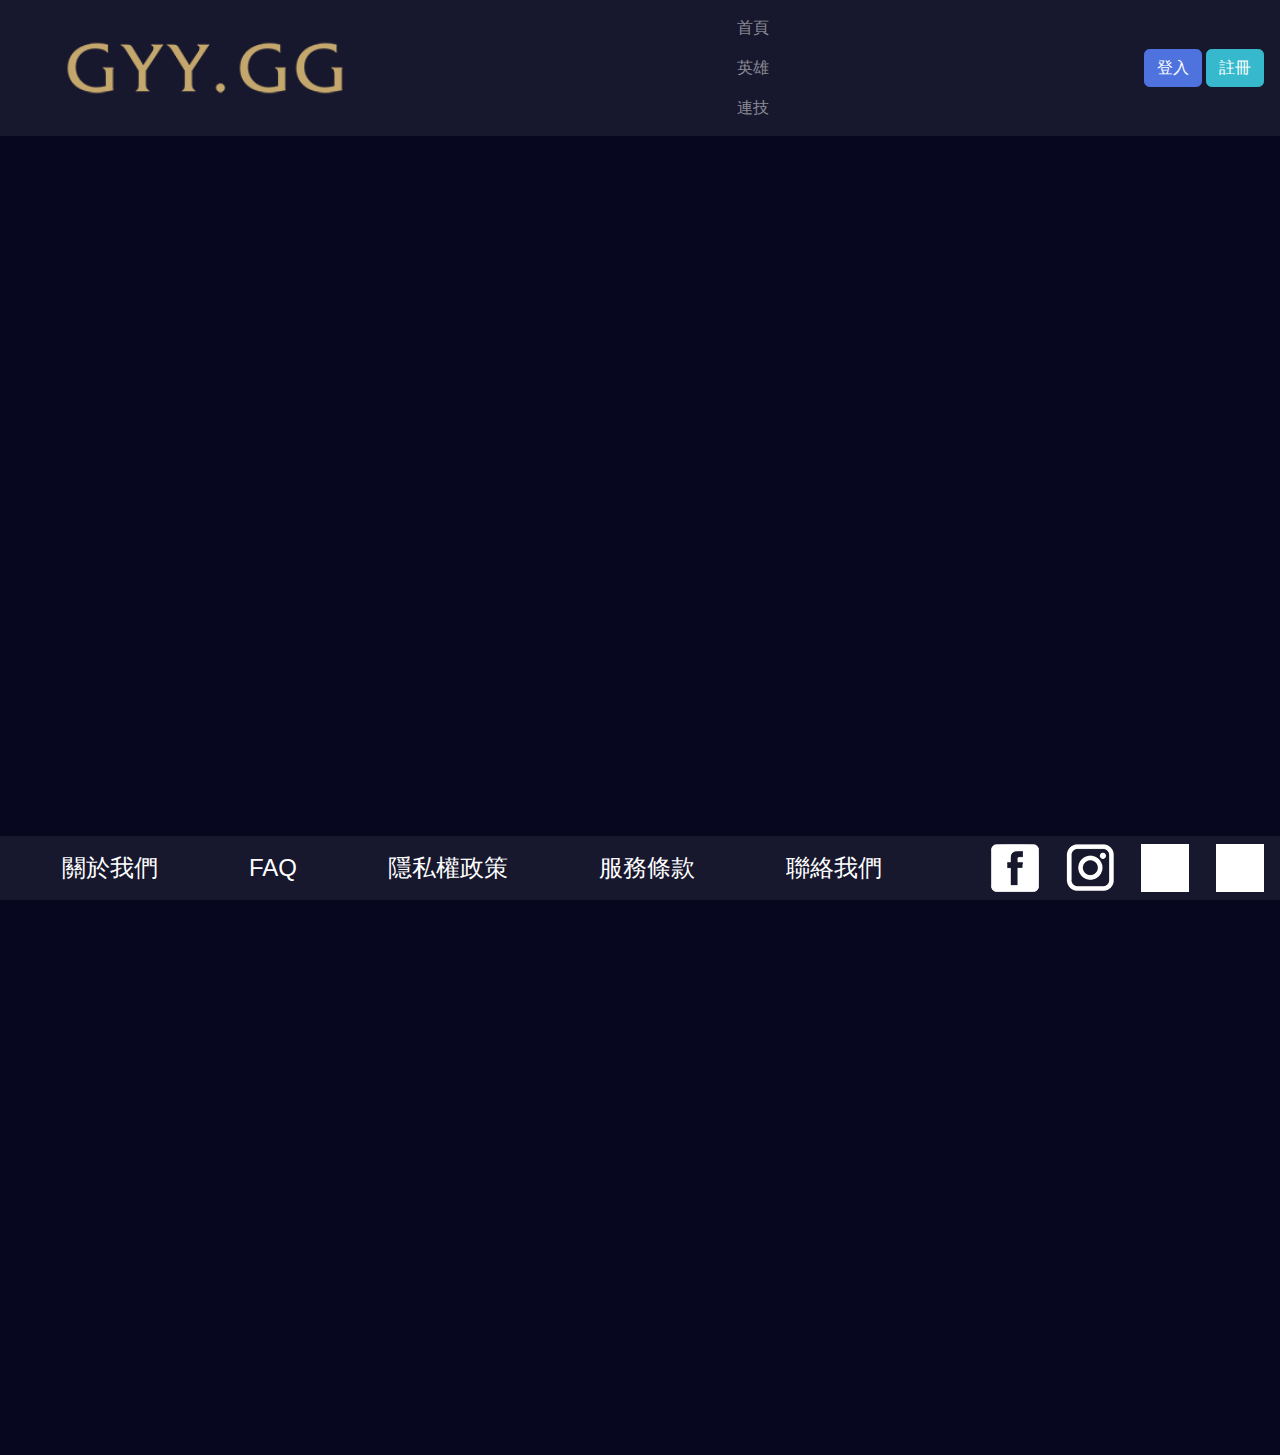
==== index.html @ d29b2614 "Merge branch 'master' of https://github.com/t107590005/WebMidProject" ====
<DOCTYPE html>
    <html>
    <head>
      <meta charset="utf-8">
      <meta name="viewport" content="width=device-width, initial-scale=1">
      <link rel="stylesheet" type="text/css" href="css/style.css">
      <link rel="stylesheet" type="text/css" href="css/sb-admin-2.min.css">
     <link rel="stylesheet" href="https://cdn.staticfile.org/twitter-bootstrap/4.3.1/css/bootstrap.min.css">
     <script src="https://cdn.staticfile.org/jquery/3.2.1/jquery.min.js"></script>
      <script src="https://cdn.staticfile.org/popper.js/1.15.0/umd/popper.min.js"></script>
      <script src="https://cdn.staticfile.org/twitter-bootstrap/4.3.1/js/bootstrap.min.js"></script>
      <title>Champions</title>
      
      
      
    </head>
    <body>
      <!--Head-->
      <div class="background">
        <header>
          



          <nav class="navbar  bg-nav navbar-dark fixed-top">

            <a class="navbar-brand" href="#"><img src=./images/logo2.png alt="" style="widows: 260px;height: 90px;padding-left: 46px;"></a>

            <div class="nav-center item" style="">
              <ul class="navbar-nav">
                <li class="nav-item">
                  <a class="nav-link" href="#">首頁</a>
                </li>
                <li class="nav-item">
                  <a class="nav-link" href="#">英雄</a>
                </li>
                <li class="nav-item">
                  <a class="nav-link" href="#">連技</a>
                </li>
              </ul>
            </div>
            
            <div class="nav-right">
              <a href="#" class="btn btn-primary btn-icon-split">
                <span class="text">登入</span>
              </a>
              <a href="#" class="btn btn-info btn-icon-split">
                <span class="text">註冊</span>
              </a>
            </div>
            
          </nav>
          
          
          
        </header>
        <!--Code-->
        
        <!--Code-->
        <!--Foot-->
        <footer class="navbar  bg-nav navbar-dark fixed-bottom" style="margin-top: 0px;"><!--此margin視各頁面修改-->
          <p class="text_NoAlign" style="font-size: 24px;margin-left: 46px;">關於我們</p>
          <p class="text_NoAlign" style="font-size: 24px;margin-left: 90px;">FAQ</p>
          <p class="text_NoAlign" style="font-size: 24px;margin-left: 90px;">隱私權政策</p>
          <p class="text_NoAlign" style="font-size: 24px;margin-left: 90px;">服務條款</p>
          <p class="text_NoAlign" style="font-size: 24px;margin-left: 90px;">聯絡我們</p>
          <img src="./images/icon_facebook.png" alt="" style="width: 48px;height: 48px;margin-left: 108px;">
          <img src="./images/icon_instagram.png" alt="" style="width: 48px;height: 48px;margin-left: 26px;">
          <img src="./images/icon_twitter.png" alt="" style="width: 48px;height: 48px;margin-left: 26px;">
          <img src="./images/icon_reddit.png" alt="" style="width: 48px;height: 48px;margin-left: 26px;">
        </footer>

      </div>
    </body>
    </html>
---- css/style.css ----
.background {
  width: 1280px;
  height: 1455px;
  background-color: #070720;
  margin:0px auto;
}
.box_Top_Bottom{
  width: 1280px;
  height: 120px;
  display: flex;
  justify-content: start;
  align-items: center;
  background-color: #17172e;
}
.box_Login_Signup{
  width: 102px;
  height: 52px;
  display: flex;
  flex-direction: column;
  justify-content: center;
  border: 2px solid #ffffff;
}
.text_NoAlign{
  color:#FFFFFF;
  margin:0 0;
}
.box_Body{
  width: 1188px;
  height: 840px;
  display: flex;
  flex-direction: column;
  justify-content: space-around;
  background-color:#17172e;
}
.img_Body{
  height: 120px;
  width: 120px;
}
.text_Center{
  font-size: 24px;
  text-align: center;
  margin:0 0;
  color:#FFFFFF;
}

.bg-nav{
  background-color:#17172e;
}

.item {
  display: inline-flex;
  
}

.nav-center{
  justify-content:space-around;
}
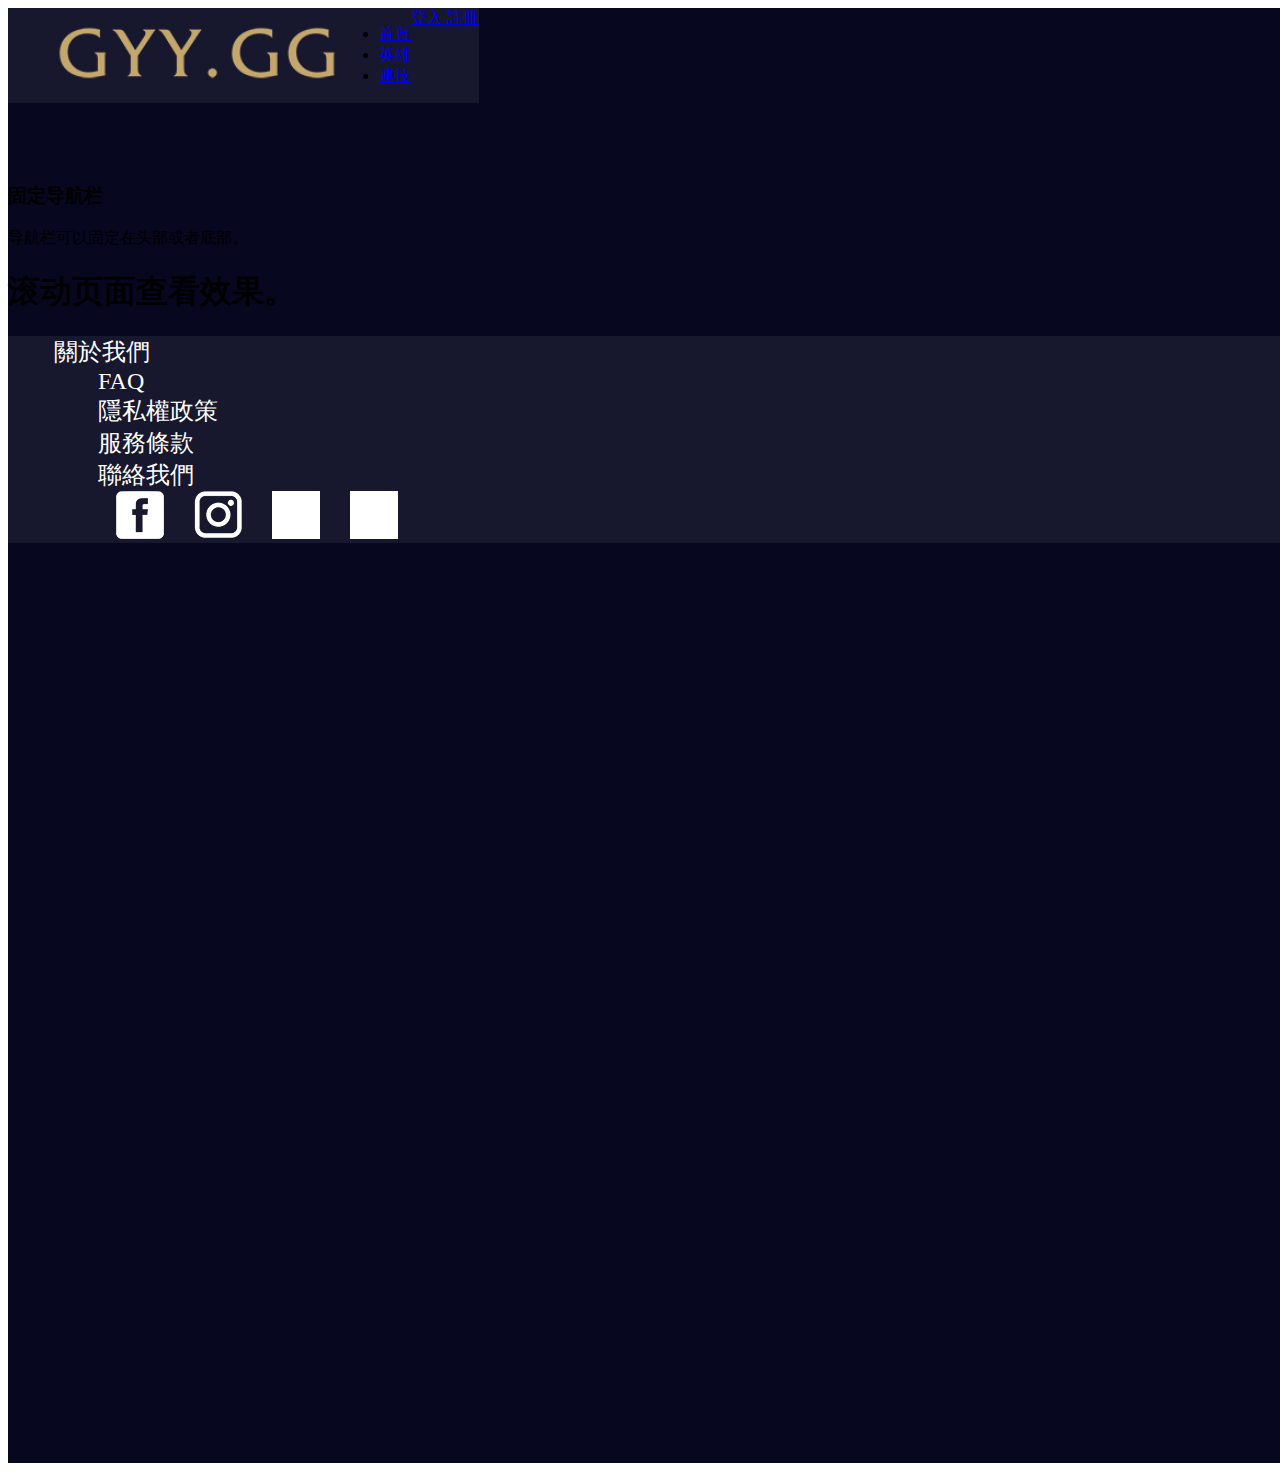
==== commit 09141538: "test" ====
--- a/index.html
+++ b/index.html
@@ -4,7 +4,7 @@
       <meta charset="utf-8">
       <meta name="viewport" content="width=device-width, initial-scale=1">
       <link rel="stylesheet" type="text/css" href="css/style.css">
-      <link rel="stylesheet" type="text/css" href="css/sb-admin-2.min.css">
+      
      <link rel="stylesheet" href="https://cdn.staticfile.org/twitter-bootstrap/4.3.1/css/bootstrap.min.css">
      <script src="https://cdn.staticfile.org/jquery/3.2.1/jquery.min.js"></script>
       <script src="https://cdn.staticfile.org/popper.js/1.15.0/umd/popper.min.js"></script>
@@ -22,7 +22,7 @@
 
 
 
-          <nav class="navbar  bg-nav navbar-dark fixed-top">
+          <nav class="navbar navbar-expand-sm bg-nav navbar-dark fixed-top item">
 
             <a class="navbar-brand" href="#"><img src=./images/logo2.png alt="" style="widows: 260px;height: 90px;padding-left: 46px;"></a>
 
@@ -55,7 +55,13 @@
           
         </header>
         <!--Code-->
-        
+        <article>
+          <div class="container-fluid" style="margin-top:80px">
+            <h3>固定导航栏</h3>
+            <p>导航栏可以固定在头部或者底部。</p>
+            <h1>滚动页面查看效果。</h1>
+          </div>
+        </article>
         <!--Code-->
         <!--Foot-->
         <footer class="navbar  bg-nav navbar-dark fixed-bottom" style="margin-top: 0px;"><!--此margin視各頁面修改-->
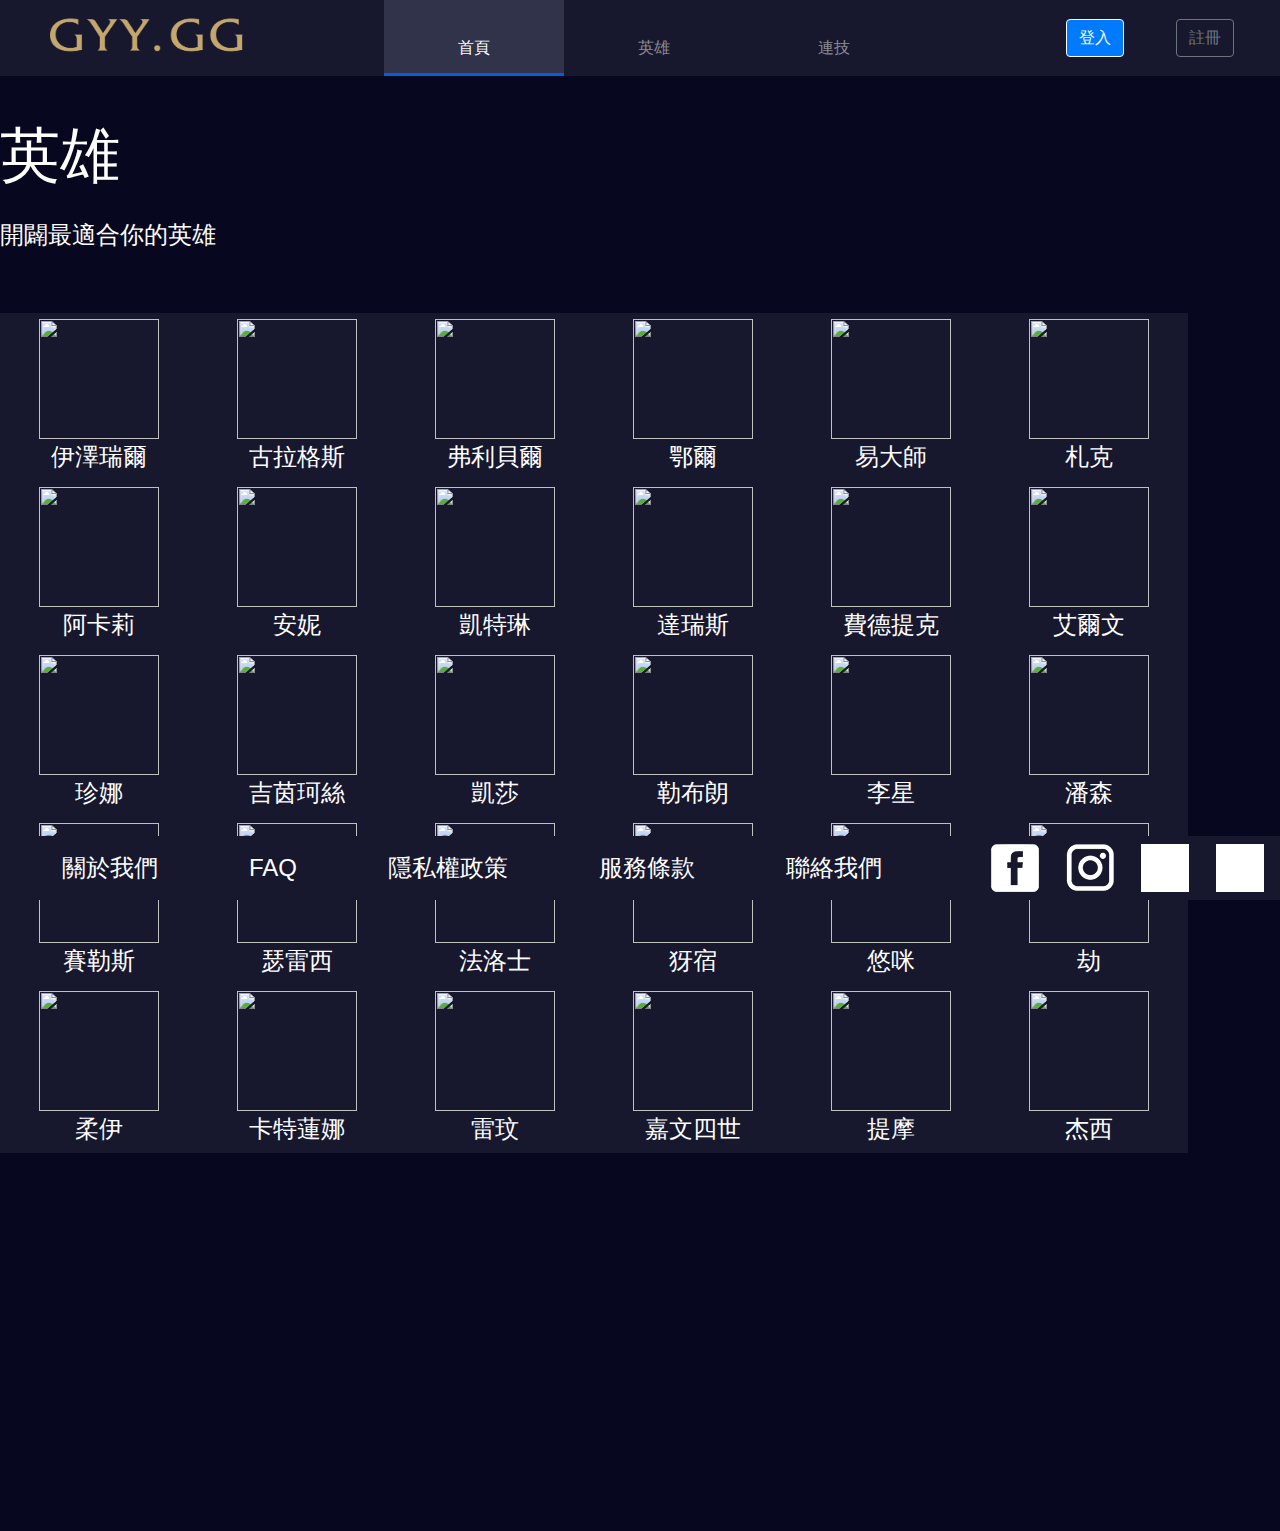
==== commit 2f001571: "NAV完成" ====
--- a/index.html
+++ b/index.html
@@ -1,81 +1,205 @@
-<DOCTYPE html>
-    <html>
-    <head>
-      <meta charset="utf-8">
-      <meta name="viewport" content="width=device-width, initial-scale=1">
-      <link rel="stylesheet" type="text/css" href="css/style.css">
-      
-     <link rel="stylesheet" href="https://cdn.staticfile.org/twitter-bootstrap/4.3.1/css/bootstrap.min.css">
-     <script src="https://cdn.staticfile.org/jquery/3.2.1/jquery.min.js"></script>
-      <script src="https://cdn.staticfile.org/popper.js/1.15.0/umd/popper.min.js"></script>
-      <script src="https://cdn.staticfile.org/twitter-bootstrap/4.3.1/js/bootstrap.min.js"></script>
-      <title>Champions</title>
-      
-      
-      
-    </head>
+﻿<!DOCTYPE html>
+<html>
+<head>
+    <meta charset="utf-8">
+    <meta name="viewport" content="width=device-width, initial-scale=1">
+
+    <link rel="stylesheet" type="text/css" href="css/style.css">
+    <link rel="stylesheet" href="https://stackpath.bootstrapcdn.com/bootstrap/4.4.1/css/bootstrap.min.css" integrity="sha384-Vkoo8x4CGsO3+Hhxv8T/Q5PaXtkKtu6ug5TOeNV6gBiFeWPGFN9MuhOf23Q9Ifjh" crossorigin="anonymous">
+
+    <script src="https://code.jquery.com/jquery-3.4.1.slim.min.js" integrity="sha384-J6qa4849blE2+poT4WnyKhv5vZF5SrPo0iEjwBvKU7imGFAV0wwj1yYfoRSJoZ+n" crossorigin="anonymous"></script>
+    <script src="https://cdn.jsdelivr.net/npm/popper.js@1.16.0/dist/umd/popper.min.js" integrity="sha384-Q6E9RHvbIyZFJoft+2mJbHaEWldlvI9IOYy5n3zV9zzTtmI3UksdQRVvoxMfooAo" crossorigin="anonymous"></script>
+    <script src="https://stackpath.bootstrapcdn.com/bootstrap/4.4.1/js/bootstrap.min.js" integrity="sha384-wfSDF2E50Y2D1uUdj0O3uMBJnjuUD4Ih7YwaYd1iqfktj0Uod8GCExl3Og8ifwB6" crossorigin="anonymous"></script>
+
+    <title>GYY.GG</title>
+</head>
+    
     <body>
-      <!--Head-->
-      <div class="background">
         <header>
-          
-
-
-
-          <nav class="navbar navbar-expand-sm bg-nav navbar-dark fixed-top item">
-
-            <a class="navbar-brand" href="#"><img src=./images/logo2.png alt="" style="widows: 260px;height: 90px;padding-left: 46px;"></a>
-
-            <div class="nav-center item" style="">
-              <ul class="navbar-nav">
-                <li class="nav-item">
-                  <a class="nav-link" href="#">首頁</a>
-                </li>
-                <li class="nav-item">
-                  <a class="nav-link" href="#">英雄</a>
-                </li>
-                <li class="nav-item">
-                  <a class="nav-link" href="#">連技</a>
-                </li>
-              </ul>
+            <div id="topheader">
+                <nav class="bg-nav">
+
+                    <div class="navbar navbar-expand-sm nav_box justify-content-between p-0 navbar-dark">
+
+                        <a class="navbar-brand" href="index.html"><img src=./images/logo.png alt="" style="width: 200px;height: 60px;"></a>
+
+
+                        <ul class="nav navbar-nav nav-center justify-content-around ">
+                            <li class="nav-item active ">
+                                <a class="nav-link" href="index.html">首頁</a>
+                            </li>
+                            <li class="nav-item">
+                                <a class="nav-link" href="Champions.html">英雄</a>
+                            </li>
+                            <li class="nav-item">
+                                <a class="nav-link" href="Combos.html">連技</a>
+                            </li>
+                        </ul>
+
+
+                        <div class="nav-right">
+                            <button type="button" class="btn btn-outline-light btn-primary mr-5">登入</button>
+                            <button type="button" class="btn btn-outline-secondary">註冊</button>
+                        </div>
+
+                    </div>
+                    
+
+
+
+                </nav>
             </div>
-            
-            <div class="nav-right">
-              <a href="#" class="btn btn-primary btn-icon-split">
-                <span class="text">登入</span>
-              </a>
-              <a href="#" class="btn btn-info btn-icon-split">
-                <span class="text">註冊</span>
-              </a>
+        </header>
+
+        <article class="background">
+            <p class="text_NoAlign" style="font-size: 60px;padding-top: 35px;">英雄</p>
+            <p class="text_NoAlign" style="font-size: 24px;padding-top: 16px;">開闢最適合你的英雄</p>
+            <div class="box_Body" style="margin-top: 60px;">
+                <div style="display: flex;justify-content: space-around;">
+                    <div>
+                        <img src="./images/Ezreal.png" alt="" class="img_Body">
+                        <p class="text_Center">伊澤瑞爾</p>
+                    </div>
+                    <div>
+                        <img src="./images/Gragas.png" alt="" class="img_Body">
+                        <p class="text_Center">古拉格斯</p>
+                    </div>
+                    <div>
+                        <img src="./images/Volibear.png" alt="" class="img_Body">
+                        <p class="text_Center">弗利貝爾</p>
+                    </div>
+                    <div>
+                        <img src="./images/Ornn.png" alt="" class="img_Body">
+                        <p class="text_Center">鄂爾</p>
+                    </div>
+                    <div>
+                        <img src="./images/MasterYi.png" alt="" class="img_Body">
+                        <p class="text_Center">易大師</p>
+                    </div>
+                    <div>
+                        <img src="./images/Zac.png" alt="" class="img_Body">
+                        <p class="text_Center">札克</p>
+                    </div>
+                </div>
+                <div style="display: flex;justify-content: space-around;">
+                    <div>
+                        <img src="./images/Akali.png" alt="" class="img_Body">
+                        <p class="text_Center">阿卡莉</p>
+                    </div>
+                    <div>
+                        <img src="./images/Annie.png" alt="" class="img_Body">
+                        <p class="text_Center">安妮</p>
+                    </div>
+                    <div>
+                        <img src="./images/Caitlyn.png" alt="" class="img_Body">
+                        <p class="text_Center">凱特琳</p>
+                    </div>
+                    <div>
+                        <img src="./images/Darius.png" alt="" class="img_Body">
+                        <p class="text_Center">達瑞斯</p>
+                    </div>
+                    <div>
+                        <img src="./images/Fiddlesticks.png" alt="" class="img_Body">
+                        <p class="text_Center">費德提克</p>
+                    </div>
+                    <div>
+                        <img src="./images/Ivern.png" alt="" class="img_Body">
+                        <p class="text_Center">艾爾文</p>
+                    </div>
+                </div>
+                <div style="display: flex;justify-content: space-around;">
+                    <div>
+                        <img src="./images/Janna.png" alt="" class="img_Body">
+                        <p class="text_Center">珍娜</p>
+                    </div>
+                    <div>
+                        <img src="./images/Jinx.png" alt="" class="img_Body">
+                        <p class="text_Center">吉茵珂絲</p>
+                    </div>
+                    <div>
+                        <img src="./images/Kaisa.png" alt="" class="img_Body">
+                        <p class="text_Center">凱莎</p>
+                    </div>
+                    <div>
+                        <img src="./images/Leblanc.png" alt="" class="img_Body">
+                        <p class="text_Center">勒布朗</p>
+                    </div>
+                    <div>
+                        <img src="./images/LeeSin.png" alt="" class="img_Body">
+                        <p class="text_Center">李星</p>
+                    </div>
+                    <div>
+                        <img src="./images/Pantheon.png" alt="" class="img_Body">
+                        <p class="text_Center">潘森</p>
+                    </div>
+                </div>
+                <div style="display: flex;justify-content: space-around;">
+                    <div>
+                        <img src="./images/Sylas.png" alt="" class="img_Body">
+                        <p class="text_Center">賽勒斯</p>
+                    </div>
+                    <div>
+                        <img src="./images/Thresh.png" alt="" class="img_Body">
+                        <p class="text_Center">瑟雷西</p>
+                    </div>
+                    <div>
+                        <img src="./images/Varus.png" alt="" class="img_Body">
+                        <p class="text_Center">法洛士</p>
+                    </div>
+                    <div>
+                        <img src="./images/Yasuo.png" alt="" class="img_Body">
+                        <p class="text_Center">犽宿</p>
+                    </div>
+                    <div>
+                        <img src="./images/Yuumi.png" alt="" class="img_Body">
+                        <p class="text_Center">悠咪</p>
+                    </div>
+                    <div>
+                        <img src="./images/Zed.png" alt="" class="img_Body">
+                        <p class="text_Center">劫</p>
+                    </div>
+                </div>
+                <div style="display: flex;justify-content: space-around;">
+                    <div>
+                        <img src="./images/Zoe.png" alt="" class="img_Body">
+                        <p class="text_Center">柔伊</p>
+                    </div>
+                    <div>
+                        <img src="./images/Katarina.png" alt="" class="img_Body">
+                        <p class="text_Center">卡特蓮娜</p>
+                    </div>
+                    <div>
+                        <img src="./images/Riven.png" alt="" class="img_Body">
+                        <p class="text_Center">雷玟</p>
+                    </div>
+                    <div>
+                        <img src="./images/JarvanIV.png" alt="" class="img_Body">
+                        <p class="text_Center">嘉文四世</p>
+                    </div>
+                    <div>
+                        <img src="./images/Teemo.png" alt="" class="img_Body">
+                        <p class="text_Center">提摩</p>
+                    </div>
+                    <div>
+                        <img src="./images/Jayce.png" alt="" class="img_Body">
+                        <p class="text_Center">杰西</p>
+                    </div>
+                </div>
             </div>
-            
-          </nav>
-          
-          
-          
-        </header>
-        <!--Code-->
-        <article>
-          <div class="container-fluid" style="margin-top:80px">
-            <h3>固定导航栏</h3>
-            <p>导航栏可以固定在头部或者底部。</p>
-            <h1>滚动页面查看效果。</h1>
-          </div>
         </article>
-        <!--Code-->
-        <!--Foot-->
-        <footer class="navbar  bg-nav navbar-dark fixed-bottom" style="margin-top: 0px;"><!--此margin視各頁面修改-->
-          <p class="text_NoAlign" style="font-size: 24px;margin-left: 46px;">關於我們</p>
-          <p class="text_NoAlign" style="font-size: 24px;margin-left: 90px;">FAQ</p>
-          <p class="text_NoAlign" style="font-size: 24px;margin-left: 90px;">隱私權政策</p>
-          <p class="text_NoAlign" style="font-size: 24px;margin-left: 90px;">服務條款</p>
-          <p class="text_NoAlign" style="font-size: 24px;margin-left: 90px;">聯絡我們</p>
-          <img src="./images/icon_facebook.png" alt="" style="width: 48px;height: 48px;margin-left: 108px;">
-          <img src="./images/icon_instagram.png" alt="" style="width: 48px;height: 48px;margin-left: 26px;">
-          <img src="./images/icon_twitter.png" alt="" style="width: 48px;height: 48px;margin-left: 26px;">
-          <img src="./images/icon_reddit.png" alt="" style="width: 48px;height: 48px;margin-left: 26px;">
+
+
+        <footer class="navbar  bg-nav navbar-dark fixed-bottom" style="margin-top: 0px;">
+            <!--此margin視各頁面修改-->
+            <p class="text_NoAlign" style="font-size: 24px;margin-left: 46px;">關於我們</p>
+            <p class="text_NoAlign" style="font-size: 24px;margin-left: 90px;">FAQ</p>
+            <p class="text_NoAlign" style="font-size: 24px;margin-left: 90px;">隱私權政策</p>
+            <p class="text_NoAlign" style="font-size: 24px;margin-left: 90px;">服務條款</p>
+            <p class="text_NoAlign" style="font-size: 24px;margin-left: 90px;">聯絡我們</p>
+            <img src="./images/icon_facebook.png" alt="" style="width: 48px;height: 48px;margin-left: 108px;">
+            <img src="./images/icon_instagram.png" alt="" style="width: 48px;height: 48px;margin-left: 26px;">
+            <img src="./images/icon_twitter.png" alt="" style="width: 48px;height: 48px;margin-left: 26px;">
+            <img src="./images/icon_reddit.png" alt="" style="width: 48px;height: 48px;margin-left: 26px;">
         </footer>
-
-      </div>
     </body>
-    </html>+</html>--- a/css/style.css
+++ b/css/style.css
@@ -43,8 +43,9 @@
   color:#FFFFFF;
 }
 
-.bg-nav{
-  background-color:#17172e;
+.bg-nav {
+    background-color: #17172e;
+    
 }
 
 .item {
@@ -52,6 +53,47 @@
   
 }
 
-.nav-center{
-  justify-content:space-around;
+.nav-center {
+    width: 540px;
+}
+
+.art01 {
+    background-color: azure;
+}
+
+li {
+    text-align: center;
+}
+
+
+nav a {
+    background-color: #17172e;
+    color: #cccccc;
+    height: 76px;
+    width: 180px;
+    text-align: center;
+    line-height: 80px;
+}
+
+    nav a:hover {
+        background-color: #17172e;
+        color: #ffffff;
+    }
+
+    nav a:focus {
+        background-color: #31334a;
+        flood-color: #cccccc;
+    }
+
+#topheader .navbar-nav li.active > a {
+    background-color: #31334a;
+    flood-color: #cccccc;
+    border-bottom: 3px solid #005fe1;
+}
+
+.nav_box {
+    width: 1188px;
+    margin: 0 auto;
+    justify-content: space-between;
+    padding: 0px ;
 }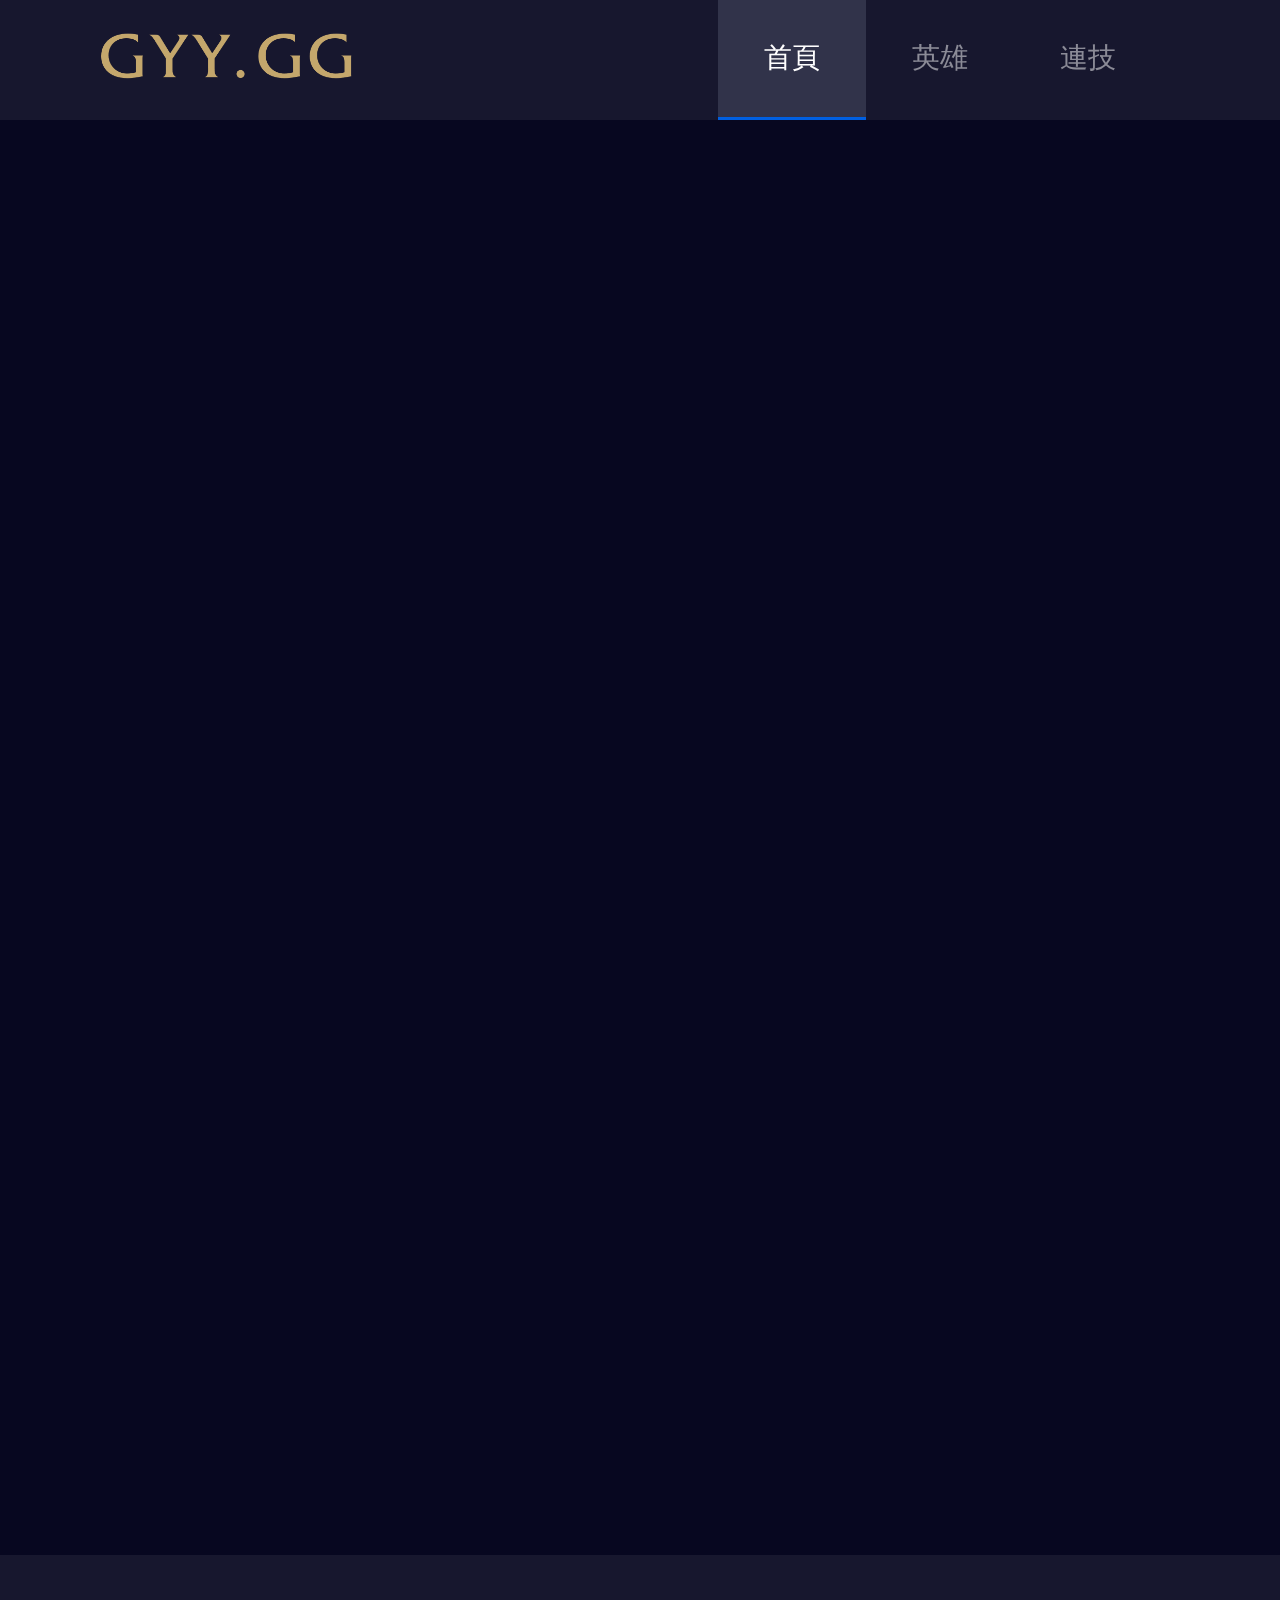
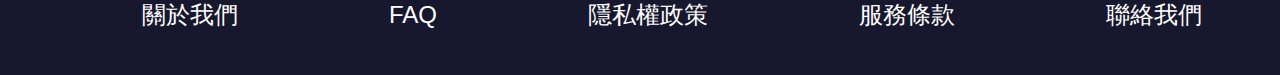
==== commit f5f14629: "footer修正" ====
--- a/index.html
+++ b/index.html
@@ -14,192 +14,60 @@
     <title>GYY.GG</title>
 </head>
     
-    <body>
-        <header>
-            <div id="topheader">
-                <nav class="bg-nav">
+<body style="margin-top: 100px;padding: 0;">
+    <header>
+        <div id="topheader">
+            <nav class="bg-nav fixed-top">
 
-                    <div class="navbar navbar-expand-sm nav_box justify-content-between p-0 navbar-dark">
+                <div class="navbar navbar-expand-sm nav_box justify-content-between navbar-dark">
 
-                        <a class="navbar-brand" href="index.html"><img src=./images/logo.png alt="" style="width: 200px;height: 60px;"></a>
+                    <div class="logo">
+                        <img src=./images/logo.png alt="" style="width: 260px;height: 82px;margin-top:7px;">
+                    </div>
+
+                    <ul class="nav navbar-nav nav-center justify-content-around ">
+                        <li class="nav-item active ">
+                            <a class="nav-link" href="index.html"><p class="nav_text">首頁</p></a>
+                        </li>
+                        <li class="nav-item">
+                            <a class="nav-link" href="Champions.html"><p class="nav_text">英雄</p></a>
+                        </li>
+                        <li class="nav-item">
+                            <a class="nav-link" href="Combos.html"><p class="nav_text">連技</p></a>
+                        </li>
+                    </ul>
 
 
-                        <ul class="nav navbar-nav nav-center justify-content-around ">
-                            <li class="nav-item active ">
-                                <a class="nav-link" href="index.html">首頁</a>
-                            </li>
-                            <li class="nav-item">
-                                <a class="nav-link" href="Champions.html">英雄</a>
-                            </li>
-                            <li class="nav-item">
-                                <a class="nav-link" href="Combos.html">連技</a>
-                            </li>
-                        </ul>
+                    <div class="nav-right">
+                        <button type="button" class="btn btn-default btn-outline-light btn-primary"><p class="btn_text">登入</p></button>
+                        <button type="button" class="btn btn-default btn-outline-secondary"><p class="btn_text">註冊</p></button>
+                    </div>
 
-
-                        <div class="nav-right">
-                            <button type="button" class="btn btn-outline-light btn-primary mr-5">登入</button>
-                            <button type="button" class="btn btn-outline-secondary">註冊</button>
-                        </div>
-
-                    </div>
-                    
+                </div>
 
 
 
-                </nav>
-            </div>
-        </header>
 
-        <article class="background">
-            <p class="text_NoAlign" style="font-size: 60px;padding-top: 35px;">英雄</p>
-            <p class="text_NoAlign" style="font-size: 24px;padding-top: 16px;">開闢最適合你的英雄</p>
-            <div class="box_Body" style="margin-top: 60px;">
-                <div style="display: flex;justify-content: space-around;">
-                    <div>
-                        <img src="./images/Ezreal.png" alt="" class="img_Body">
-                        <p class="text_Center">伊澤瑞爾</p>
-                    </div>
-                    <div>
-                        <img src="./images/Gragas.png" alt="" class="img_Body">
-                        <p class="text_Center">古拉格斯</p>
-                    </div>
-                    <div>
-                        <img src="./images/Volibear.png" alt="" class="img_Body">
-                        <p class="text_Center">弗利貝爾</p>
-                    </div>
-                    <div>
-                        <img src="./images/Ornn.png" alt="" class="img_Body">
-                        <p class="text_Center">鄂爾</p>
-                    </div>
-                    <div>
-                        <img src="./images/MasterYi.png" alt="" class="img_Body">
-                        <p class="text_Center">易大師</p>
-                    </div>
-                    <div>
-                        <img src="./images/Zac.png" alt="" class="img_Body">
-                        <p class="text_Center">札克</p>
-                    </div>
-                </div>
-                <div style="display: flex;justify-content: space-around;">
-                    <div>
-                        <img src="./images/Akali.png" alt="" class="img_Body">
-                        <p class="text_Center">阿卡莉</p>
-                    </div>
-                    <div>
-                        <img src="./images/Annie.png" alt="" class="img_Body">
-                        <p class="text_Center">安妮</p>
-                    </div>
-                    <div>
-                        <img src="./images/Caitlyn.png" alt="" class="img_Body">
-                        <p class="text_Center">凱特琳</p>
-                    </div>
-                    <div>
-                        <img src="./images/Darius.png" alt="" class="img_Body">
-                        <p class="text_Center">達瑞斯</p>
-                    </div>
-                    <div>
-                        <img src="./images/Fiddlesticks.png" alt="" class="img_Body">
-                        <p class="text_Center">費德提克</p>
-                    </div>
-                    <div>
-                        <img src="./images/Ivern.png" alt="" class="img_Body">
-                        <p class="text_Center">艾爾文</p>
-                    </div>
-                </div>
-                <div style="display: flex;justify-content: space-around;">
-                    <div>
-                        <img src="./images/Janna.png" alt="" class="img_Body">
-                        <p class="text_Center">珍娜</p>
-                    </div>
-                    <div>
-                        <img src="./images/Jinx.png" alt="" class="img_Body">
-                        <p class="text_Center">吉茵珂絲</p>
-                    </div>
-                    <div>
-                        <img src="./images/Kaisa.png" alt="" class="img_Body">
-                        <p class="text_Center">凱莎</p>
-                    </div>
-                    <div>
-                        <img src="./images/Leblanc.png" alt="" class="img_Body">
-                        <p class="text_Center">勒布朗</p>
-                    </div>
-                    <div>
-                        <img src="./images/LeeSin.png" alt="" class="img_Body">
-                        <p class="text_Center">李星</p>
-                    </div>
-                    <div>
-                        <img src="./images/Pantheon.png" alt="" class="img_Body">
-                        <p class="text_Center">潘森</p>
-                    </div>
-                </div>
-                <div style="display: flex;justify-content: space-around;">
-                    <div>
-                        <img src="./images/Sylas.png" alt="" class="img_Body">
-                        <p class="text_Center">賽勒斯</p>
-                    </div>
-                    <div>
-                        <img src="./images/Thresh.png" alt="" class="img_Body">
-                        <p class="text_Center">瑟雷西</p>
-                    </div>
-                    <div>
-                        <img src="./images/Varus.png" alt="" class="img_Body">
-                        <p class="text_Center">法洛士</p>
-                    </div>
-                    <div>
-                        <img src="./images/Yasuo.png" alt="" class="img_Body">
-                        <p class="text_Center">犽宿</p>
-                    </div>
-                    <div>
-                        <img src="./images/Yuumi.png" alt="" class="img_Body">
-                        <p class="text_Center">悠咪</p>
-                    </div>
-                    <div>
-                        <img src="./images/Zed.png" alt="" class="img_Body">
-                        <p class="text_Center">劫</p>
-                    </div>
-                </div>
-                <div style="display: flex;justify-content: space-around;">
-                    <div>
-                        <img src="./images/Zoe.png" alt="" class="img_Body">
-                        <p class="text_Center">柔伊</p>
-                    </div>
-                    <div>
-                        <img src="./images/Katarina.png" alt="" class="img_Body">
-                        <p class="text_Center">卡特蓮娜</p>
-                    </div>
-                    <div>
-                        <img src="./images/Riven.png" alt="" class="img_Body">
-                        <p class="text_Center">雷玟</p>
-                    </div>
-                    <div>
-                        <img src="./images/JarvanIV.png" alt="" class="img_Body">
-                        <p class="text_Center">嘉文四世</p>
-                    </div>
-                    <div>
-                        <img src="./images/Teemo.png" alt="" class="img_Body">
-                        <p class="text_Center">提摩</p>
-                    </div>
-                    <div>
-                        <img src="./images/Jayce.png" alt="" class="img_Body">
-                        <p class="text_Center">杰西</p>
-                    </div>
-                </div>
-            </div>
-        </article>
+            </nav>
+        </div>
+    </header>
+
+    <article class="background">
+        
+    </article>
 
 
-        <footer class="navbar  bg-nav navbar-dark fixed-bottom" style="margin-top: 0px;">
-            <!--此margin視各頁面修改-->
-            <p class="text_NoAlign" style="font-size: 24px;margin-left: 46px;">關於我們</p>
-            <p class="text_NoAlign" style="font-size: 24px;margin-left: 90px;">FAQ</p>
-            <p class="text_NoAlign" style="font-size: 24px;margin-left: 90px;">隱私權政策</p>
-            <p class="text_NoAlign" style="font-size: 24px;margin-left: 90px;">服務條款</p>
-            <p class="text_NoAlign" style="font-size: 24px;margin-left: 90px;">聯絡我們</p>
-            <img src="./images/icon_facebook.png" alt="" style="width: 48px;height: 48px;margin-left: 108px;">
-            <img src="./images/icon_instagram.png" alt="" style="width: 48px;height: 48px;margin-left: 26px;">
-            <img src="./images/icon_twitter.png" alt="" style="width: 48px;height: 48px;margin-left: 26px;">
-            <img src="./images/icon_reddit.png" alt="" style="width: 48px;height: 48px;margin-left: 26px;">
-        </footer>
-    </body>
+    <footer class="navbar navbar-expand-sm nav_box justify-content-between navbar-dark bg-nav" style="margin-top: 0px;">
+        <!--此margin視各頁面修改-->
+        <p class="text_NoAlign" style="font-size: 24px;margin-left: 46px;">關於我們</p>
+        <p class="text_NoAlign" style="font-size: 24px;margin-left: 90px;">FAQ</p>
+        <p class="text_NoAlign" style="font-size: 24px;margin-left: 90px;">隱私權政策</p>
+        <p class="text_NoAlign" style="font-size: 24px;margin-left: 90px;">服務條款</p>
+        <p class="text_NoAlign" style="font-size: 24px;margin-left: 90px;">聯絡我們</p>
+        <img src="./images/icon_facebook.png" alt="" style="width: 48px;height: 48px;margin-left: 108px;">
+        <img src="./images/icon_instagram.png" alt="" style="width: 48px;height: 48px;margin-left: 26px;">
+        <img src="./images/icon_twitter.png" alt="" style="width: 48px;height: 48px;margin-left: 26px;">
+        <img src="./images/icon_reddit.png" alt="" style="width: 48px;height: 48px;margin-left: 26px;">
+    </footer>
+</body>
 </html>--- a/css/style.css
+++ b/css/style.css
@@ -1,8 +1,7 @@
 .background {
-  width: 1280px;
-  height: 1455px;
-  background-color: #070720;
-  margin:0px auto;
+    width: 1920px;
+    height: 1455px;
+    background-color: #070720;
 }
 .box_Top_Bottom{
   width: 1280px;
@@ -25,7 +24,7 @@
   margin:0 0;
 }
 .box_Body{
-  width: 1188px;
+  width: 1920px;
   height: 840px;
   display: flex;
   flex-direction: column;
@@ -54,7 +53,7 @@
 }
 
 .nav-center {
-    width: 540px;
+    width: 444px;
 }
 
 .art01 {
@@ -69,10 +68,10 @@
 nav a {
     background-color: #17172e;
     color: #cccccc;
-    height: 76px;
-    width: 180px;
+    height: 120px;
+    width: 148px;
     text-align: center;
-    line-height: 80px;
+    line-height: 100px;
 }
 
     nav a:hover {
@@ -92,8 +91,30 @@
 }
 
 .nav_box {
-    width: 1188px;
+    width: 1920px;
+    height: 120px;
     margin: 0 auto;
     justify-content: space-between;
-    padding: 0px ;
+    padding-left: 96px !important;
+    padding-right: 96px !important;
+}
+
+.logo {
+    margin-bottom:15px; 
+}
+
+.btn {
+    width: 100px;
+    height: 52px;
+    margin-left: 48px !important;
+    font-size: 20px;
+    
+}
+
+.btn_text {
+    font-size:20px;
+    margin-top:4px;
+}
+.nav_text{
+    font-size:28px;
 }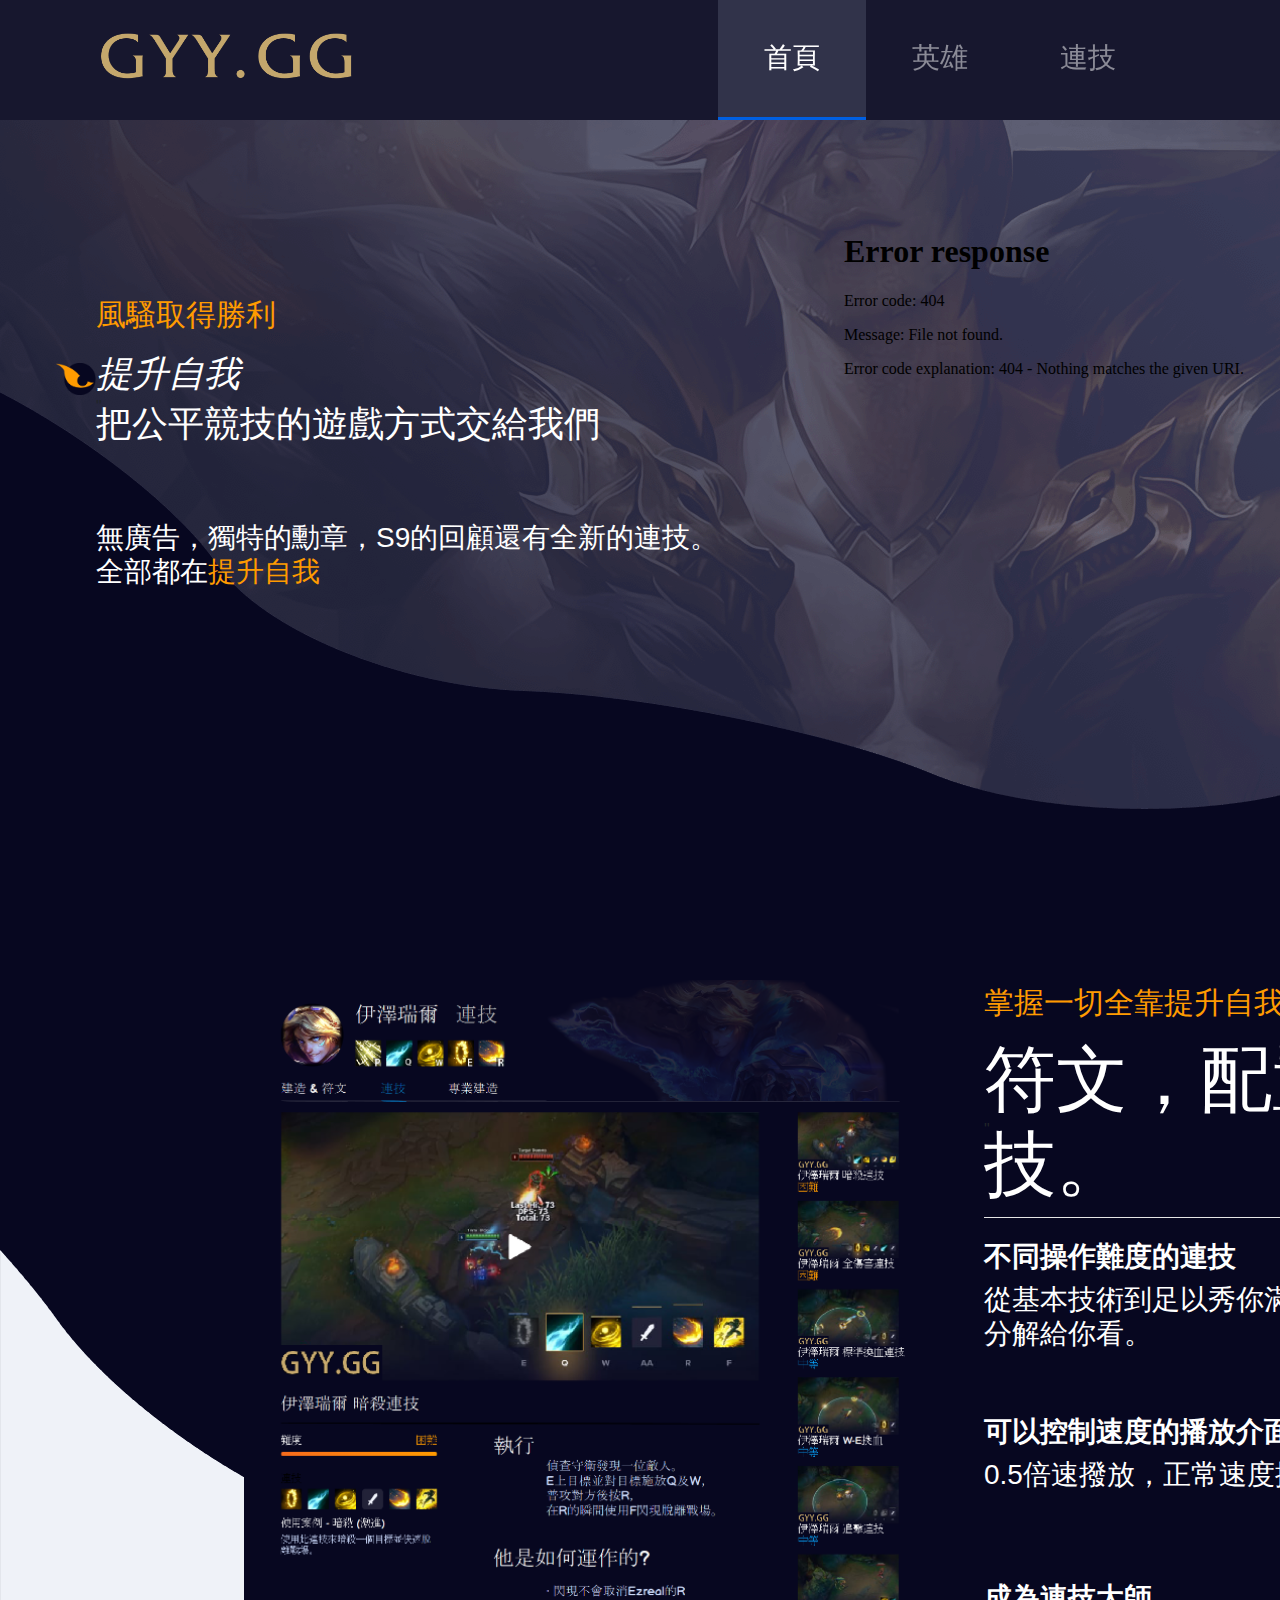
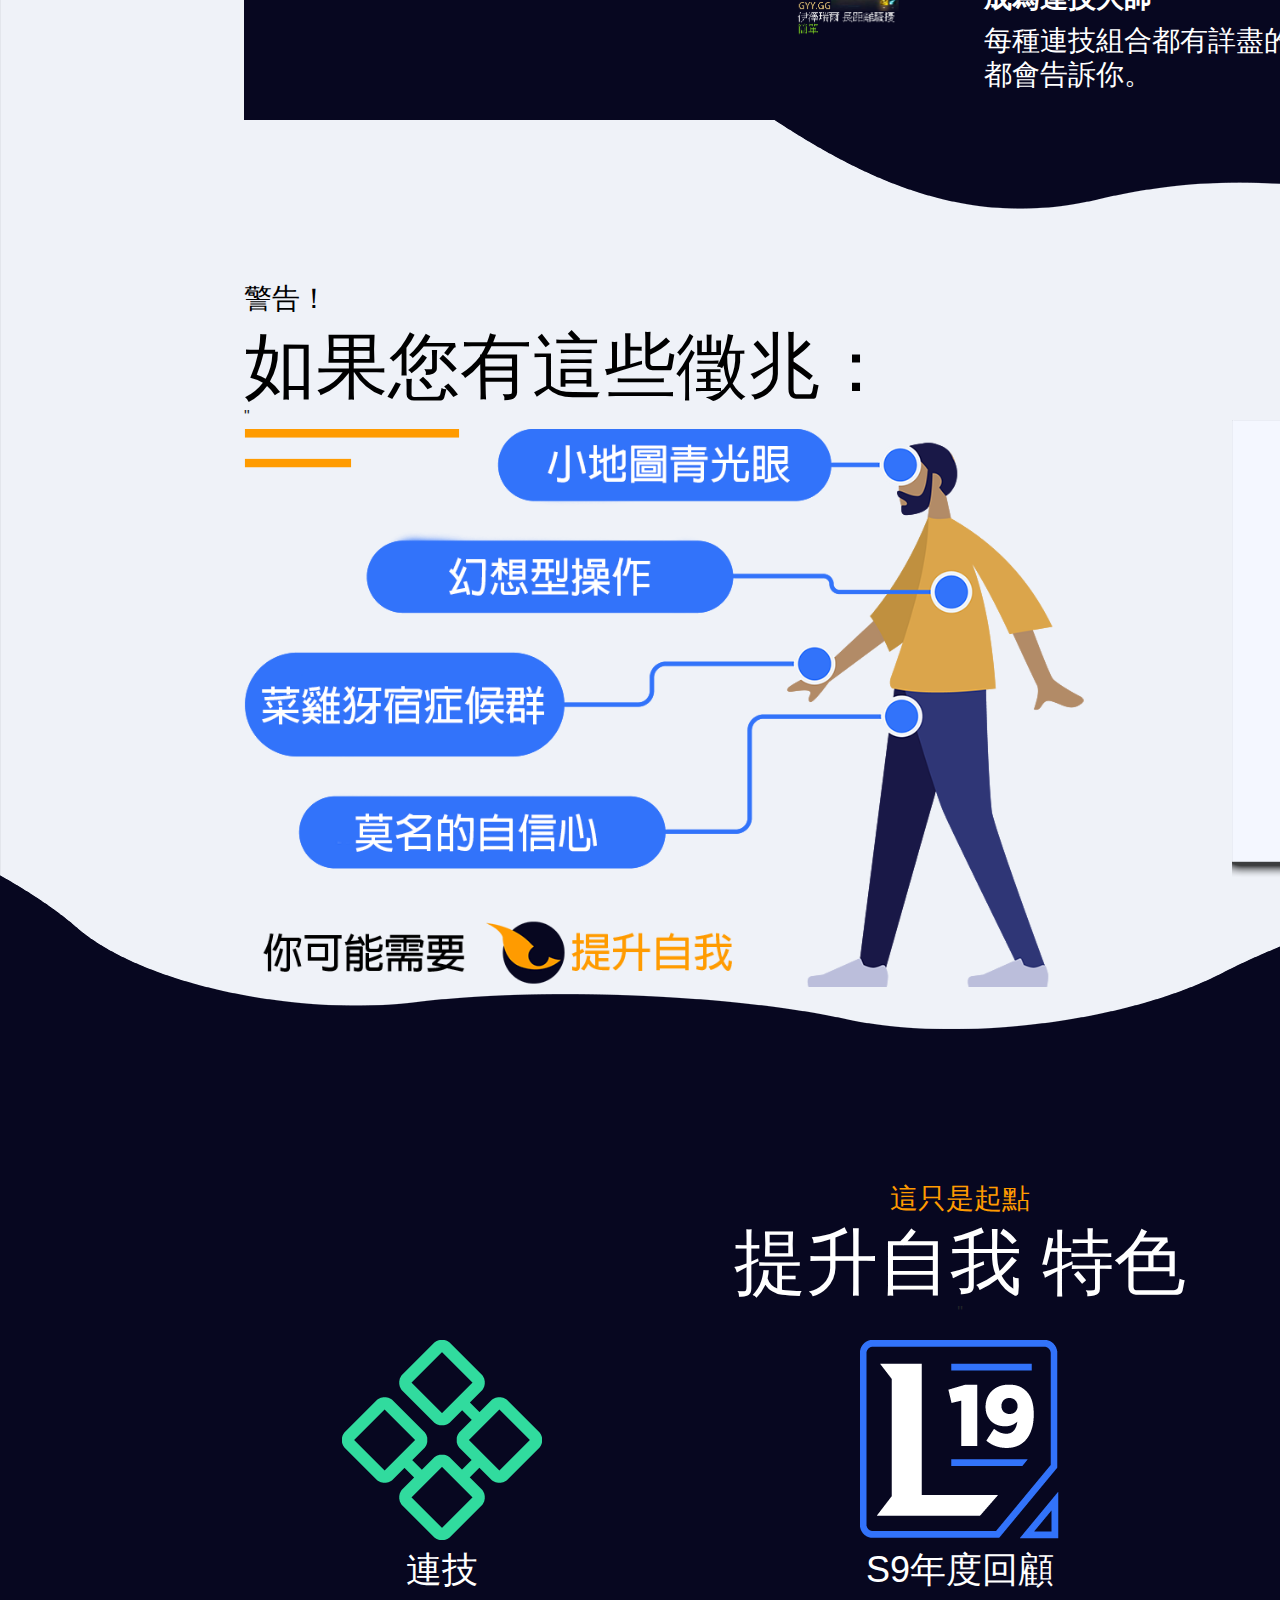
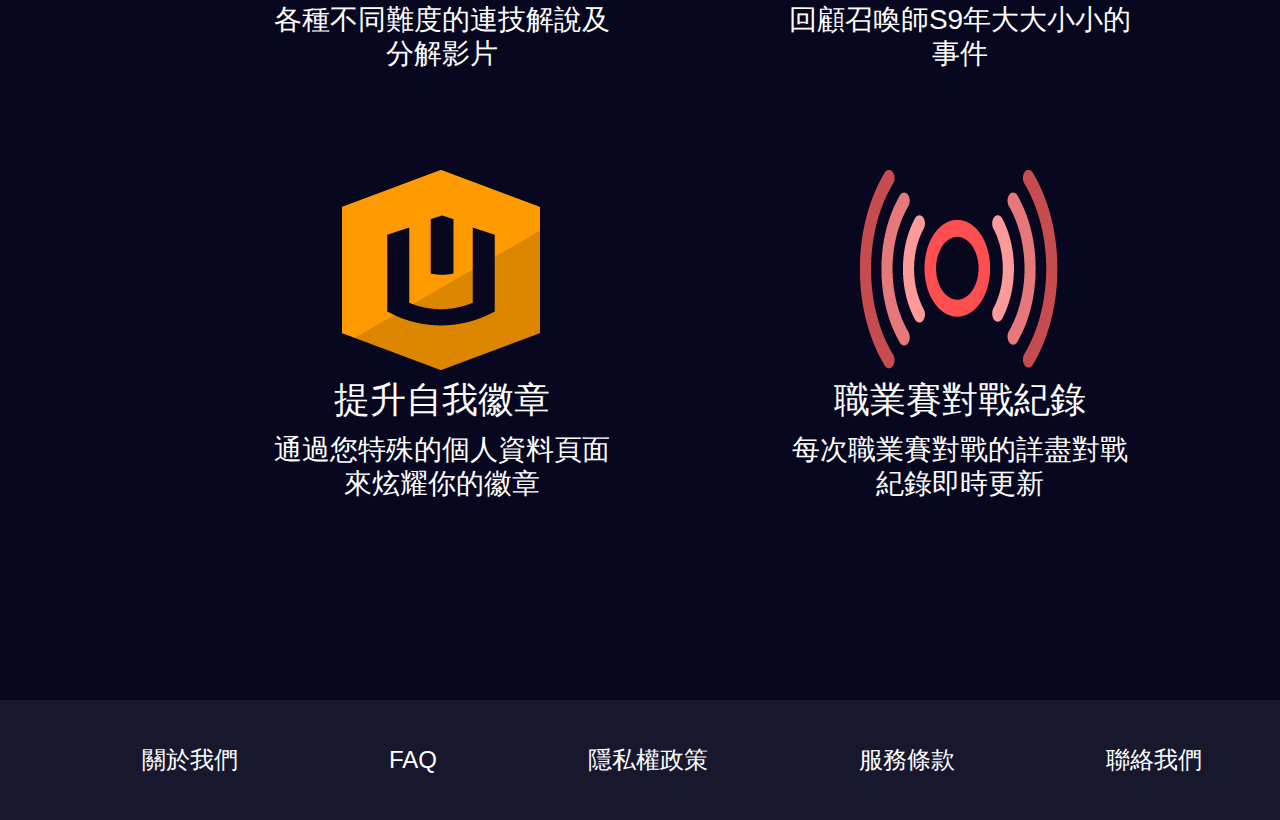
==== commit c5a2038d: "首頁製作完成" ====
--- a/index.html
+++ b/index.html
@@ -45,15 +45,166 @@
 
                 </div>
 
-
-
-
             </nav>
         </div>
     </header>
+    <img src=./images/Main_Background_HEAD.png alt="" id="backgroung_PIC">
+    <img src=./images/Main_Background_BODY.png alt="" id="backgroung_PIC" style="margin-top:1150px">
+    <img src=./images/boost.png alt="" id="backgroung_PIC"  style="width: 40px;height: 32px;margin-top:263px;margin-left:56px;">
 
     <article class="background">
-        
+
+        <div style="margin-top:112px;" id="Content" class="content_c">
+
+            <div style="margin-top:80px;">
+                <p class="content_text" style="color:#FF9B00;">風騷取得勝利</p>
+
+                <div style="margin-top:32px;">
+                    <p class="content_text2" style="color:#FFFFFF;font-style:italic">提升自我</p>"
+                    <p class="content_text2" style="color:#FFFFFF;">把公平競技的遊戲方式交給我們</p>
+                </div>
+
+                <div style="margin-top:100px;">
+                    <p class="content_text3" style="color:#FFFFFF;">無廣告，獨特的勳章，S9的回顧還有全新的連技。</p>
+                    <p class="content_text3" style="color:#FFFFFF;">全部都在<a style="color:#FF9B00;">提升自我</a></p>
+                </div>
+
+            </div>
+
+            <div>
+                <iframe src="./videos/index_video.mp4" id="P2" scrolling="no" frameborder="0" width="988" height="556" allowfullscreen="true"></iframe>
+            </div>
+
+        </div>
+
+        <div style="margin-top:800px;" id="Content" class="content_a">
+
+            <div style="margin-top:80px;width:692px;">
+                <img src=./images/home_combos_introduce.png alt="" style="width: 692px;">
+            </div>
+
+            <div>
+                <div style="margin-top:80px;width:692px;">
+                    <p class="content_text" style="color:#FF9B00;">掌握一切全靠提升自我</p>
+
+                    <div style="margin-top:32px;">
+                        <p class="content_text4" style="color:#FFFFFF;">符文，配置，和連</p>"
+                        <p class="content_text4" style="color:#FFFFFF;">技。</p>
+                    </div>
+
+                    <hr class="line">
+
+                    <div>
+                        <p class="content_text3" style="color:#FFFFFF;"><b>不同操作難度的連技</b></p>
+                        <p class="content_text3" style="color:#FFFFFF;margin-top:25px;">從基本技術到足以秀你滿臉的操作，我們把所有連技都</p>
+                        <p class="content_text3" style="color:#FFFFFF;">分解給你看。</p>
+                    </div>
+
+                    <div style="margin-top:80px;">
+                        <p class="content_text3" style="color:#FFFFFF;"><b>可以控制速度的播放介面</b></p>
+                        <p class="content_text3" style="color:#FFFFFF;margin-top:25px;">0.5倍速撥放，正常速度撥放，全由你控制。</p>
+
+                    </div>
+
+                    <div style="margin-top:105px;">
+                        <p class="content_text3" style="color:#FFFFFF;"><b>成為連技大師</b></p>
+                        <p class="content_text3" style="color:#FFFFFF;margin-top:25px;">每種連技組合都有詳盡的執行方法，甚至是如何運作的</p>
+                        <p class="content_text3" style="color:#FFFFFF;">都會告訴你。</p>
+
+                    </div>
+
+                </div>
+            </div>
+
+        </div>
+
+        <div style="margin-top:1720px;" id="Content" class="content_a">
+
+            <div style="margin-top:70px;width:840px;">
+                <p class="content_text3" style="color:#000000;">警告！</p>
+                <p class="content_text4" style="color:#000000;padding-top:20px;">如果您有這些徵兆：</p>"
+                <img src=./images/sign.png alt="" style="width: 840px;">
+            </div>
+
+            <div>
+                <div style="margin-top:80px;width:444px;">
+                    <img src=./images/warning.png alt="" style="width: 444px;padding-top:120px;">
+
+                </div>
+            </div>
+
+        </div>
+
+        <div style="margin-top:2620px;" id="Content" class="content_b">
+            <div style="margin-top:70px;width:248px;">
+                <p class="content_text3" style="color:#FF9B00;">這只是起點</p>
+            </div>
+        </div>
+
+        <div style="margin-top:2650px;" id="Content" class="content_d">
+            <div style="margin-top:70px;width:544px;">
+                <p class="content_text4" style="color:#FFFFFF;padding-top:20px;">提升自我 特色</p>"
+            </div>
+        </div>
+
+        <div style="margin-top:2770px;" id="Content" class="content_a">
+
+            <div class="like-table" style="margin-top:70px;width:396px;">
+                <img src=./images/icon-combo.png alt="">
+                <p class="content_text2" style="color:#FFFFFF;padding-top:25px;">連技</p>
+                <p class="content_text3" style="color:#FFFFFF;padding-top:20px;">各種不同難度的連技解說及</p>
+                <p class="content_text3" style="color:#FFFFFF;">分解影片</p>
+            </div>
+
+
+            <div class="like-table" style="margin-top:70px;width:396px;">
+                <img src=./images/icon-s9.png alt="">
+                <p class="content_text2" style="color:#FFFFFF;padding-top:25px;">S9年度回顧</p>
+                <p class="content_text3" style="color:#FFFFFF;padding-top:20px;">回顧召喚師S9年大大小小的</p>
+                <p class="content_text3" style="color:#FFFFFF;">事件</p>
+
+            </div>
+
+            <div class="like-table" style="margin-top:70px;width:396px;">
+                <img src=./images/icon-adfree.png alt="">
+                <p class="content_text2" style="color:#FFFFFF;padding-top:25px;">無廣告體驗</p>
+                <p class="content_text3" style="color:#FFFFFF;padding-top:20px;">體驗極快的讀取速度及乾淨</p>
+                <p class="content_text3" style="color:#FFFFFF;">的介面</p>
+
+            </div>
+
+        </div>
+
+        <div style="margin-top:3200px;" id="Content" class="content_a">
+
+            <div class="like-table" style="margin-top:70px;width:396px;">
+                <img src=./images/icon-badge.png alt="">
+                <p class="content_text2" style="color:#FFFFFF;padding-top:25px;">提升自我徽章</p>
+                <p class="content_text3" style="color:#FFFFFF;padding-top:20px;">通過您特殊的個人資料頁面</p>
+                <p class="content_text3" style="color:#FFFFFF;">來炫耀你的徽章</p>
+            </div>
+
+
+            <div class="like-table" style="margin-top:70px;width:396px;">
+                <img src=./images/icon-livegame.png alt="">
+                <p class="content_text2" style="color:#FFFFFF;padding-top:25px;">職業賽對戰紀錄</p>
+                <p class="content_text3" style="color:#FFFFFF;padding-top:20px;">每次職業賽對戰的詳盡對戰</p>
+                <p class="content_text3" style="color:#FFFFFF;">紀錄即時更新</p>
+
+            </div>
+
+            <div class="like-table" style="margin-top:70px;width:396px;">
+                <img src=./images/icon-customize.png alt="">
+                <p class="content_text2" style="color:#FFFFFF;padding-top:25px;">客製化個人資料</p>
+                <p class="content_text3" style="color:#FFFFFF;padding-top:20px;">客製化個人資料頁面的英雄</p>
+                <p class="content_text3" style="color:#FFFFFF;">背景圖</p>
+
+            </div>
+
+        </div>
+
+
+
     </article>
 
 
--- a/css/style.css
+++ b/css/style.css
@@ -1,6 +1,6 @@
 .background {
     width: 1920px;
-    height: 1455px;
+    height: 3800px;
     background-color: #070720;
 }
 .box_Top_Bottom{
@@ -117,4 +117,95 @@
 }
 .nav_text{
     font-size:28px;
-}+}
+
+#backgroung_PIC {
+    position: absolute;
+    z-index: 0;
+}
+
+#Content {
+    position: absolute;
+    z-index: 1;
+}
+
+.content_c {
+    padding: 0;
+    margin-left: 96px;
+    margin-right: 96px;
+    list-style: none;
+    display: flex;
+    justify-content: space-between;
+    width: 1728px;
+}
+
+.content_text {
+    font-size:30px;
+
+}
+.content_text2 {
+    font-size: 36px;
+    line-height:10px;
+}
+
+.content_text3 {
+    font-size: 28px;
+    line-height: 18px;
+}
+
+.content_text4 {
+    font-size: 72px;
+    line-height: 45px;
+}
+
+.content_a {
+    padding: 0;
+    margin-left: 244px;
+    margin-right: 244px;
+    list-style: none;
+    display: flex;
+    justify-content: space-between;
+    width: 1432px;
+}
+
+.line {
+    margin-top: 30px;
+    margin-bottom: 30px;
+    background-color: #ffffff;
+}
+
+.content_b {
+    padding: 0;
+    margin-left: 836px;
+    margin-right: 836px;
+    list-style: none;
+    display: flex;
+    text-align: center;
+    width: 1432px;
+}
+
+.content_d {
+    padding: 0;
+    margin-left: 688px;
+    margin-right: 688px;
+    list-style: none;
+    display: flex;
+    text-align: center;
+    width: 1432px;
+}
+
+.content_small {
+    padding: 0;
+
+    list-style: none;
+    display: flex;
+    text-align: center;
+    width: 1432px;
+}
+.like-table {
+    text-align: center;
+    vertical-align: middle;
+}
+
+
+
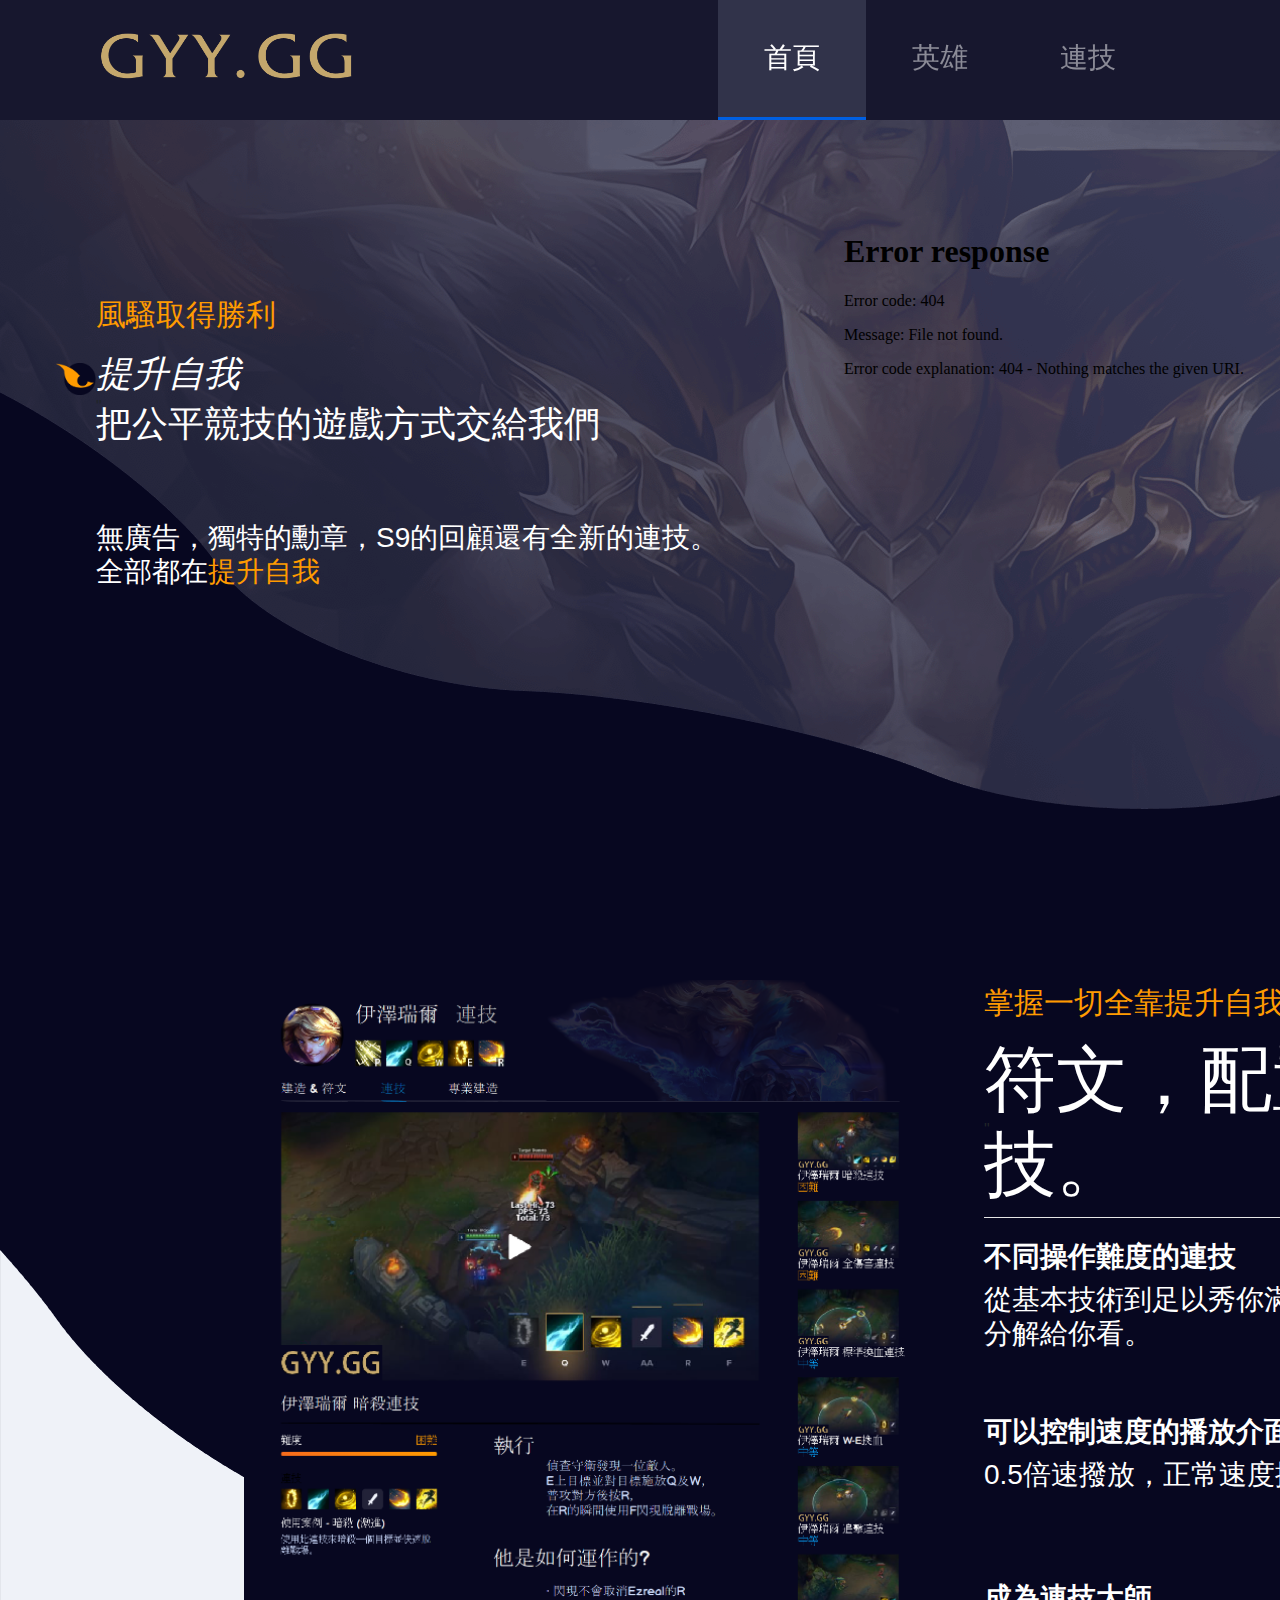
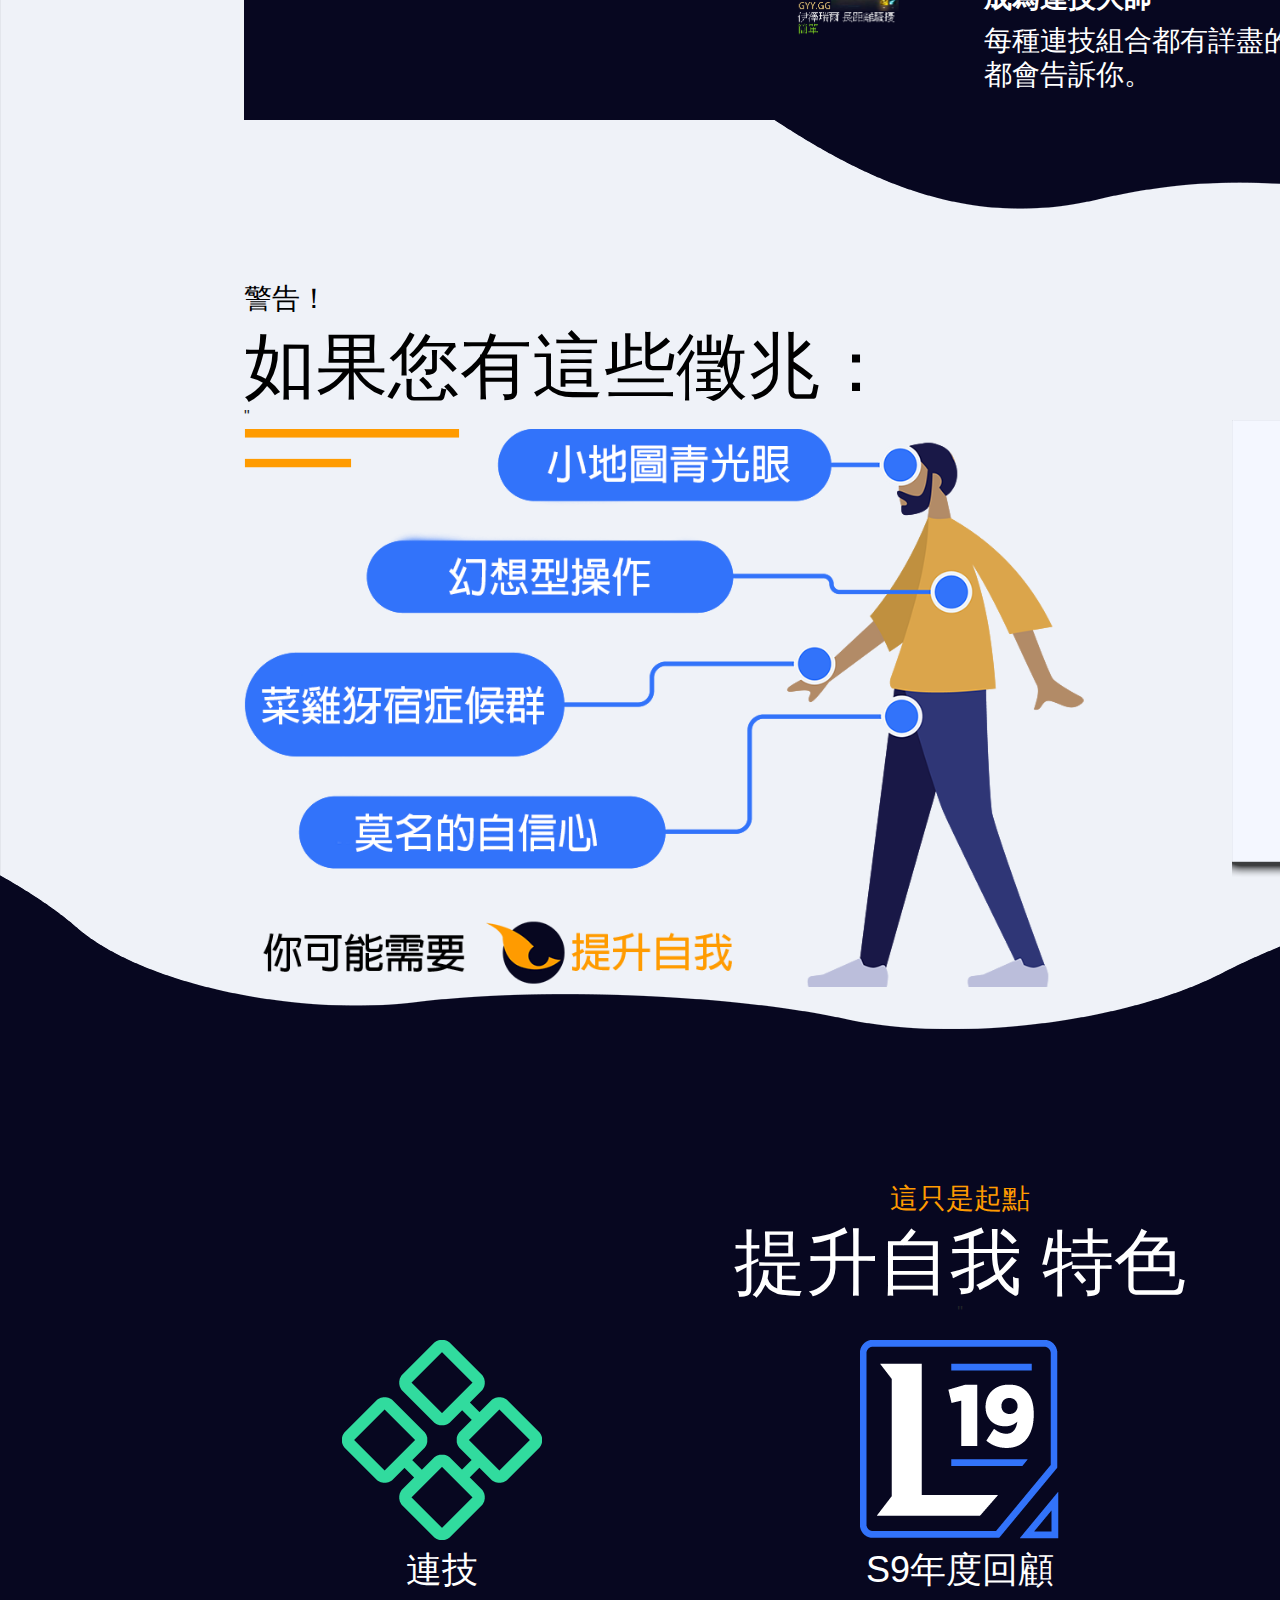
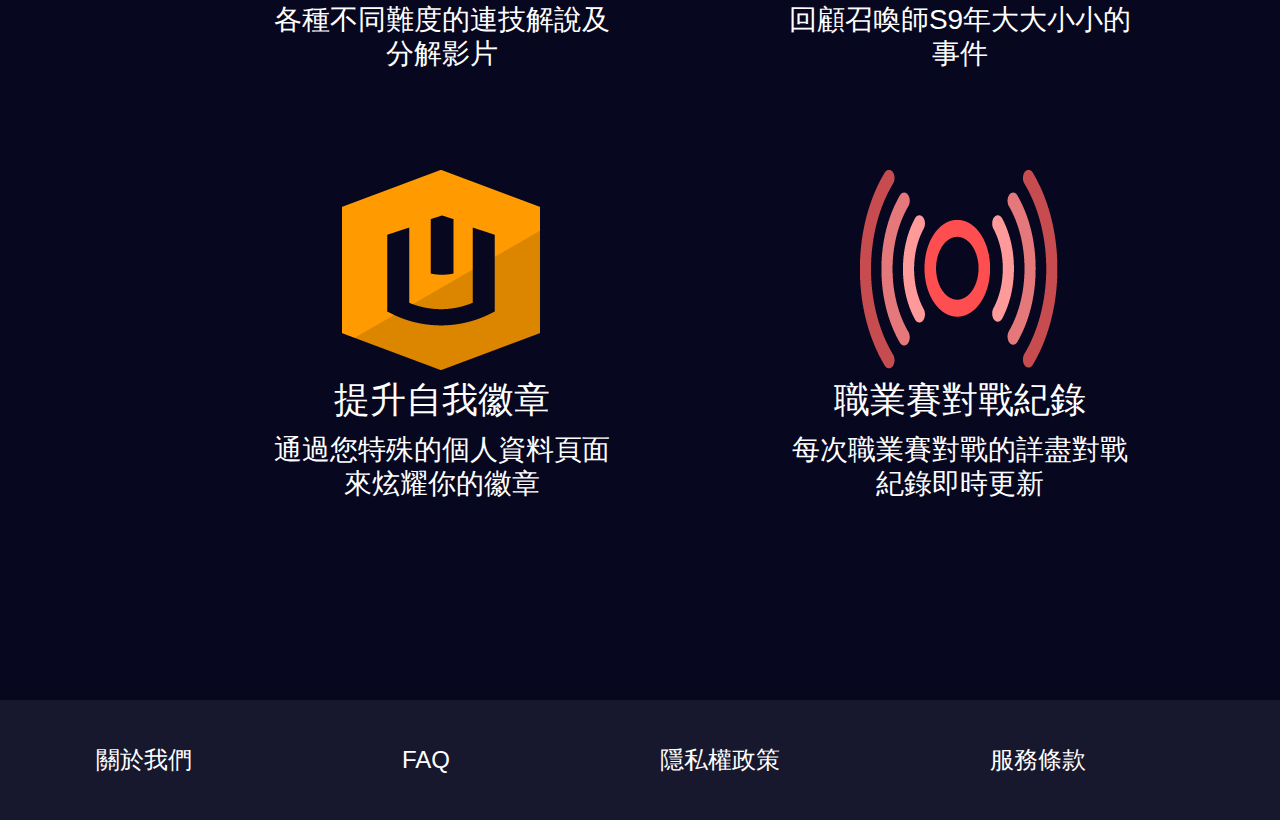
==== commit a1f5c56f: "footer修正" ====
--- a/index.html
+++ b/index.html
@@ -48,13 +48,14 @@
             </nav>
         </div>
     </header>
+
     <img src=./images/Main_Background_HEAD.png alt="" id="backgroung_PIC">
     <img src=./images/Main_Background_BODY.png alt="" id="backgroung_PIC" style="margin-top:1150px">
     <img src=./images/boost.png alt="" id="backgroung_PIC"  style="width: 40px;height: 32px;margin-top:263px;margin-left:56px;">
 
     <article class="background">
 
-        <div style="margin-top:112px;" id="Content" class="content_c">
+        <section style="margin-top:112px;" id="Content" class="content_c">
 
             <div style="margin-top:80px;">
                 <p class="content_text" style="color:#FF9B00;">風騷取得勝利</p>
@@ -71,17 +72,17 @@
 
             </div>
 
-            <div>
+            <aside>
                 <iframe src="./videos/index_video.mp4" id="P2" scrolling="no" frameborder="0" width="988" height="556" allowfullscreen="true"></iframe>
-            </div>
-
-        </div>
-
-        <div style="margin-top:800px;" id="Content" class="content_a">
-
-            <div style="margin-top:80px;width:692px;">
+            </aside>
+
+        </section>
+
+        <section style="margin-top:800px;" id="Content" class="content_a">
+
+            <aside style="margin-top:80px;width:692px;">
                 <img src=./images/home_combos_introduce.png alt="" style="width: 692px;">
-            </div>
+            </aside>
 
             <div>
                 <div style="margin-top:80px;width:692px;">
@@ -116,9 +117,9 @@
                 </div>
             </div>
 
-        </div>
-
-        <div style="margin-top:1720px;" id="Content" class="content_a">
+        </section>
+
+        <section style="margin-top:1720px;" id="Content" class="content_a">
 
             <div style="margin-top:70px;width:840px;">
                 <p class="content_text3" style="color:#000000;">警告！</p>
@@ -126,28 +127,28 @@
                 <img src=./images/sign.png alt="" style="width: 840px;">
             </div>
 
-            <div>
+            <aside>
                 <div style="margin-top:80px;width:444px;">
                     <img src=./images/warning.png alt="" style="width: 444px;padding-top:120px;">
 
                 </div>
-            </div>
-
-        </div>
-
-        <div style="margin-top:2620px;" id="Content" class="content_b">
+            </aside>
+
+        </section>
+
+        <section style="margin-top:2620px;" id="Content" class="content_b">
             <div style="margin-top:70px;width:248px;">
                 <p class="content_text3" style="color:#FF9B00;">這只是起點</p>
             </div>
-        </div>
-
-        <div style="margin-top:2650px;" id="Content" class="content_d">
+        </section>
+
+        <section style="margin-top:2650px;" id="Content" class="content_d">
             <div style="margin-top:70px;width:544px;">
                 <p class="content_text4" style="color:#FFFFFF;padding-top:20px;">提升自我 特色</p>"
             </div>
-        </div>
-
-        <div style="margin-top:2770px;" id="Content" class="content_a">
+        </section>
+
+        <section style="margin-top:2770px;" id="Content" class="content_a">
 
             <div class="like-table" style="margin-top:70px;width:396px;">
                 <img src=./images/icon-combo.png alt="">
@@ -173,9 +174,9 @@
 
             </div>
 
-        </div>
-
-        <div style="margin-top:3200px;" id="Content" class="content_a">
+        </section>
+
+        <section style="margin-top:3200px;" id="Content" class="content_a">
 
             <div class="like-table" style="margin-top:70px;width:396px;">
                 <img src=./images/icon-badge.png alt="">
@@ -201,21 +202,21 @@
 
             </div>
 
-        </div>
+        </section>
 
 
 
     </article>
 
 
-    <footer class="navbar navbar-expand-sm nav_box justify-content-between navbar-dark bg-nav" style="margin-top: 0px;">
+    <footer class="navbar navbar-expand-sm nav_box navbar-dark bg-nav" style="margin-top: 0px;">
         <!--此margin視各頁面修改-->
-        <p class="text_NoAlign" style="font-size: 24px;margin-left: 46px;">關於我們</p>
-        <p class="text_NoAlign" style="font-size: 24px;margin-left: 90px;">FAQ</p>
-        <p class="text_NoAlign" style="font-size: 24px;margin-left: 90px;">隱私權政策</p>
-        <p class="text_NoAlign" style="font-size: 24px;margin-left: 90px;">服務條款</p>
-        <p class="text_NoAlign" style="font-size: 24px;margin-left: 90px;">聯絡我們</p>
-        <img src="./images/icon_facebook.png" alt="" style="width: 48px;height: 48px;margin-left: 108px;">
+        <p class="text_NoAlign" style="font-size: 24px;margin-left: 0px;">關於我們</p>
+        <p class="text_NoAlign" style="font-size: 24px;margin-left: 210px;">FAQ</p>
+        <p class="text_NoAlign" style="font-size: 24px;margin-left: 210px;">隱私權政策</p>
+        <p class="text_NoAlign" style="font-size: 24px;margin-left: 210px;">服務條款</p>
+        <p class="text_NoAlign" style="font-size: 24px;margin-left: 210px;">聯絡我們</p>
+        <img src="./images/icon_facebook.png" alt="" style="width: 48px;height: 48px;margin-left: 161px;">
         <img src="./images/icon_instagram.png" alt="" style="width: 48px;height: 48px;margin-left: 26px;">
         <img src="./images/icon_twitter.png" alt="" style="width: 48px;height: 48px;margin-left: 26px;">
         <img src="./images/icon_reddit.png" alt="" style="width: 48px;height: 48px;margin-left: 26px;">
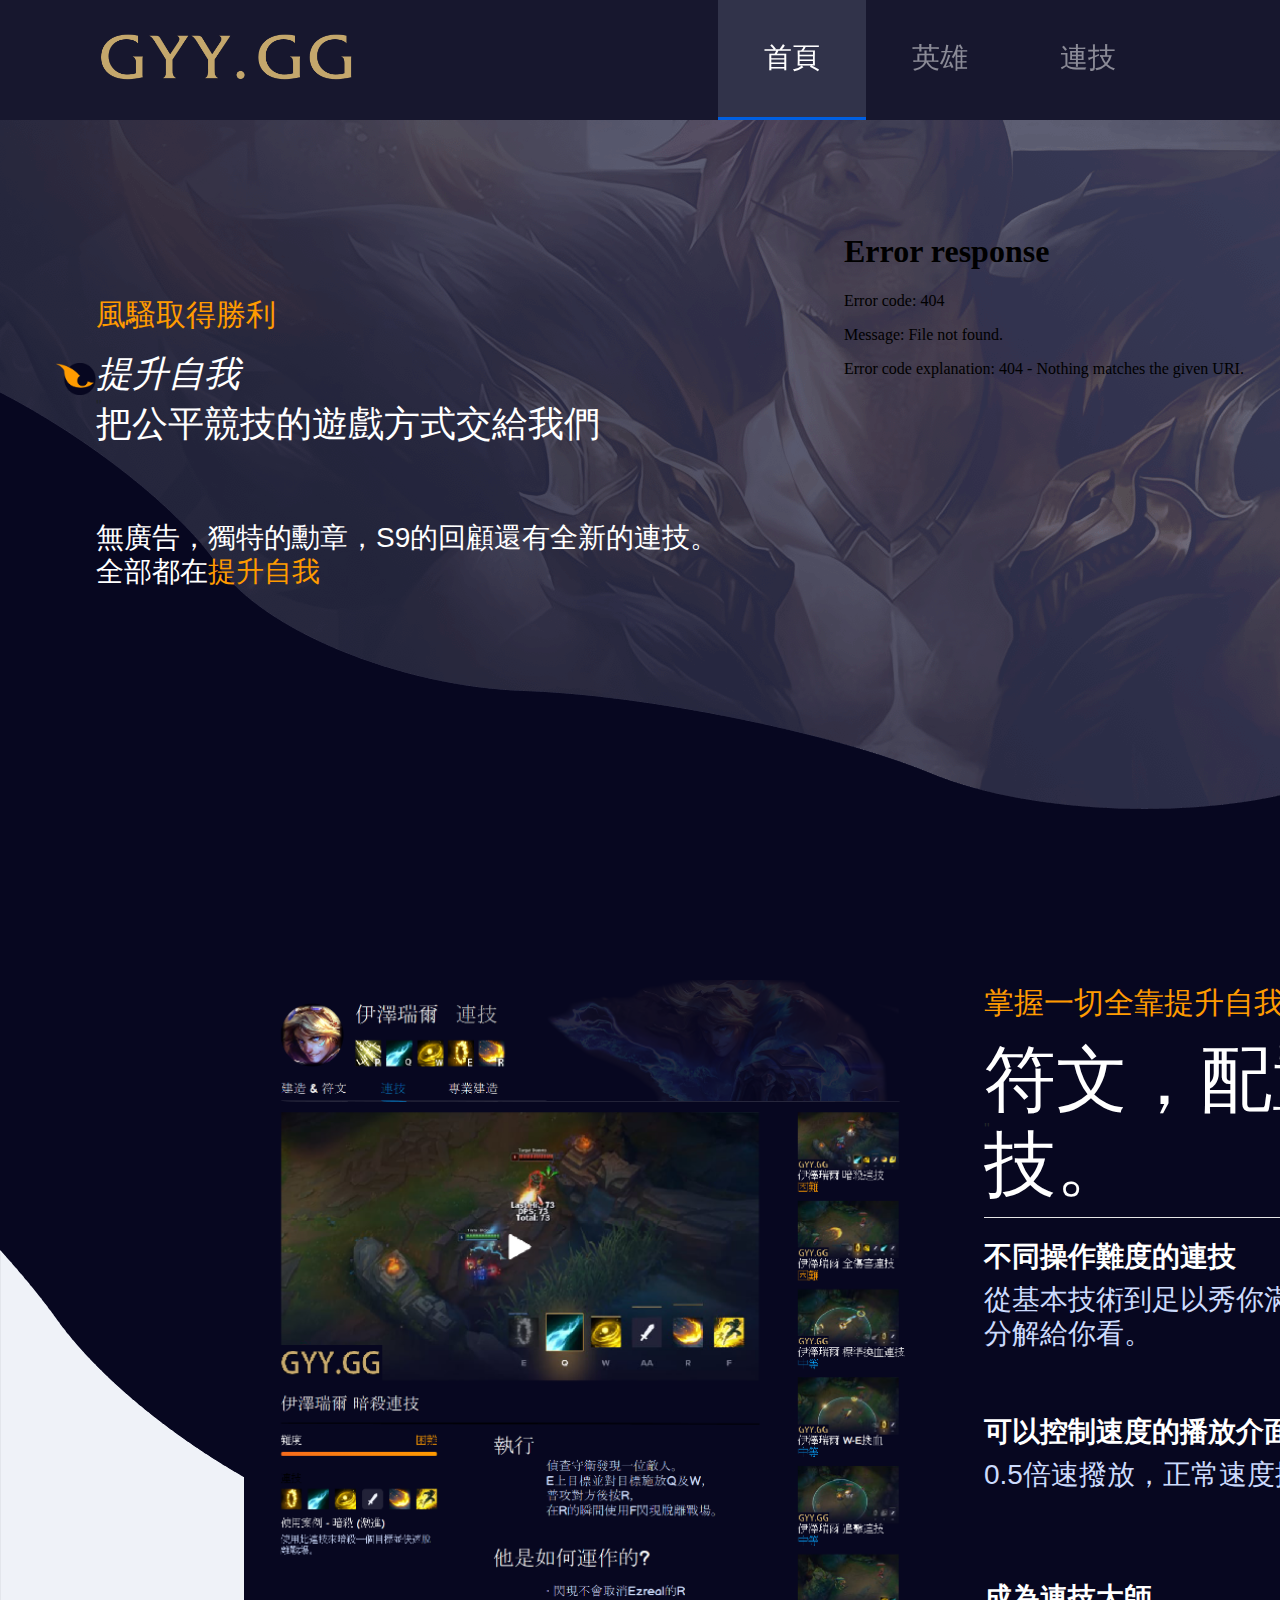
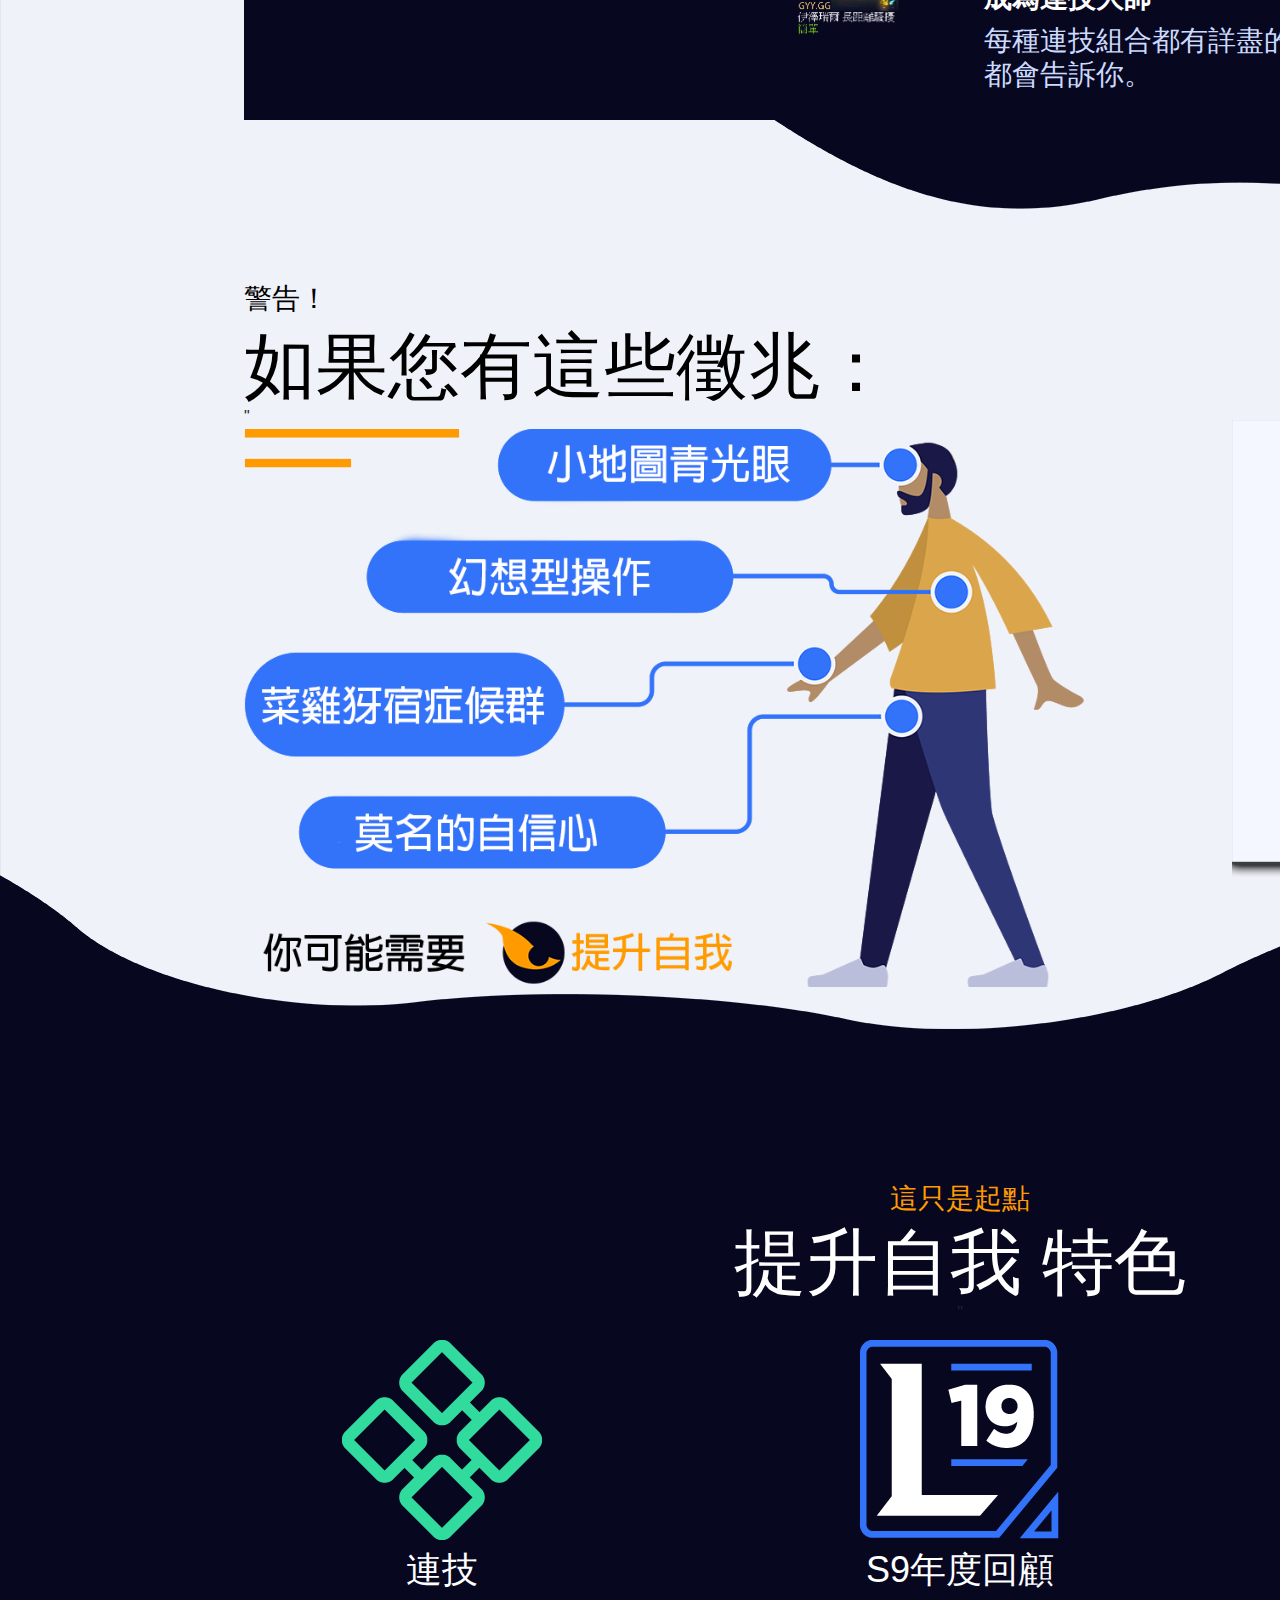
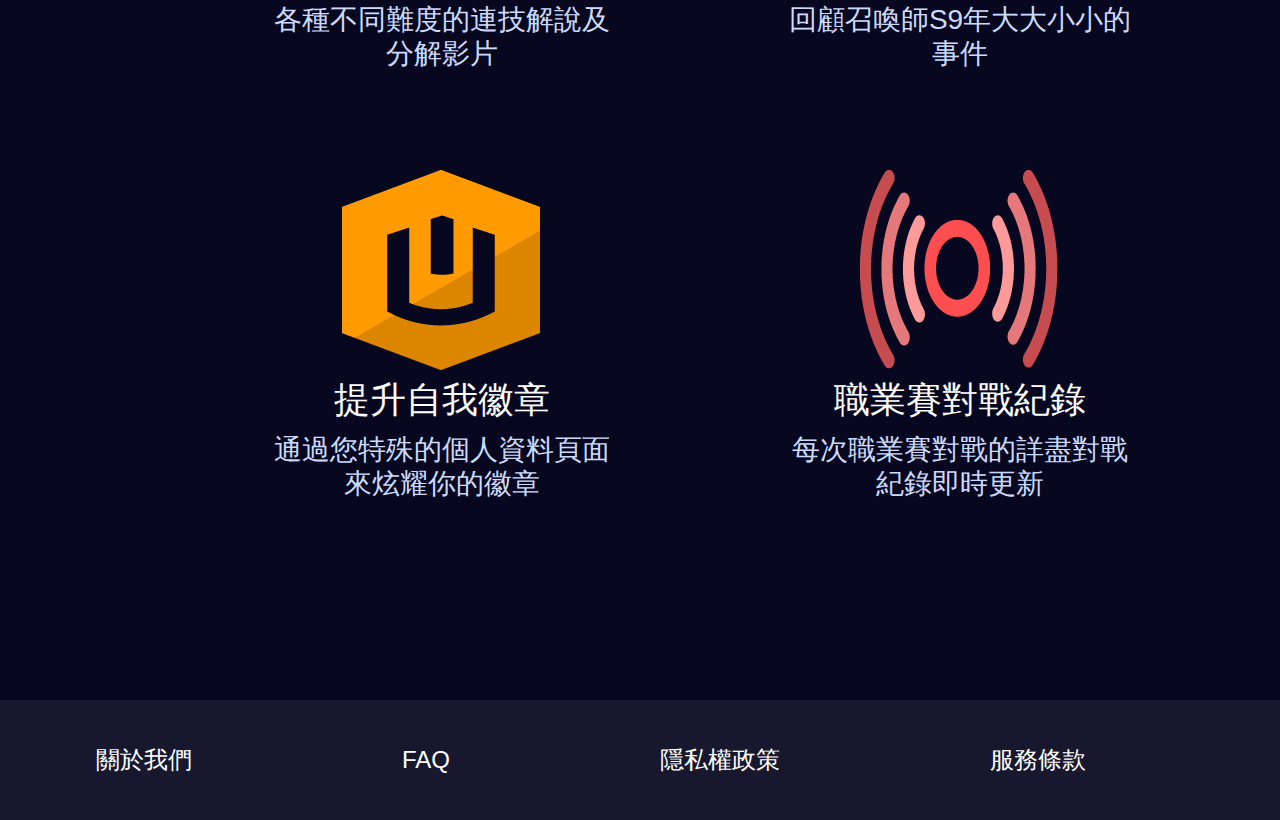
==== commit 12a241ca: "修正背景不同步" ====
--- a/index.html
+++ b/index.html
@@ -22,12 +22,16 @@
                 <div class="navbar navbar-expand-sm nav_box justify-content-between navbar-dark">
 
                     <div class="logo">
-                        <img src=./images/logo.png alt="" style="width: 260px;height: 82px;margin-top:7px;">
-                    </div>
+                        <a href="index.html">
+                            <img src=./images/logo.png alt="" style="width: 260px;height: 82px;margin-top:7px;">
+                        </a>
+                    </div>
+                   
+
 
                     <ul class="nav navbar-nav nav-center justify-content-around ">
                         <li class="nav-item active ">
-                            <a class="nav-link" href="index.html"><p class="nav_text">首頁</p></a>
+                            <a class="nav-link " href="index.html"><p class="nav_text">首頁</p></a>
                         </li>
                         <li class="nav-item">
                             <a class="nav-link" href="Champions.html"><p class="nav_text">英雄</p></a>
@@ -39,8 +43,8 @@
 
 
                     <div class="nav-right">
-                        <button type="button" class="btn btn-default btn-outline-light btn-primary"><p class="btn_text">登入</p></button>
-                        <button type="button" class="btn btn-default btn-outline-secondary"><p class="btn_text">註冊</p></button>
+                        <button type="button" class="btn btn-default btn-outline-light btn-primary" data-toggle="tooltip" data-placement="top" title="按我登入"><p class="btn_text">登入</p></button>
+                        <button type="button" class="btn btn-default btn-outline-secondary" data-toggle="tooltip" data-placement="top" title="按我註冊"><p class="btn_text">註冊</p></button>
                     </div>
 
                 </div>
@@ -49,11 +53,13 @@
         </div>
     </header>
 
-    <img src=./images/Main_Background_HEAD.png alt="" id="backgroung_PIC">
-    <img src=./images/Main_Background_BODY.png alt="" id="backgroung_PIC" style="margin-top:1150px">
-    <img src=./images/boost.png alt="" id="backgroung_PIC"  style="width: 40px;height: 32px;margin-top:263px;margin-left:56px;">
-
-    <article class="background">
+    
+
+    <article class="background article_box">
+
+        <img src=./images/Main_Background_HEAD.png alt="" id="backgroung_PIC">
+        <img src=./images/Main_Background_BODY.png alt="" id="backgroung_PIC" style="margin-top:1150px">
+        <img src=./images/boost.png alt="" id="backgroung_PIC" style="width: 40px;height: 32px;margin-top:263px;margin-left:56px;">
 
         <section style="margin-top:112px;" id="Content" class="content_c">
 
@@ -97,20 +103,20 @@
 
                     <div>
                         <p class="content_text3" style="color:#FFFFFF;"><b>不同操作難度的連技</b></p>
-                        <p class="content_text3" style="color:#FFFFFF;margin-top:25px;">從基本技術到足以秀你滿臉的操作，我們把所有連技都</p>
-                        <p class="content_text3" style="color:#FFFFFF;">分解給你看。</p>
+                        <p class="content_text3" style="color:#CCDBFD;margin-top:25px;">從基本技術到足以秀你滿臉的操作，我們把所有連技都</p>
+                        <p class="content_text3" style="color:#CCDBFD;">分解給你看。</p>
                     </div>
 
                     <div style="margin-top:80px;">
                         <p class="content_text3" style="color:#FFFFFF;"><b>可以控制速度的播放介面</b></p>
-                        <p class="content_text3" style="color:#FFFFFF;margin-top:25px;">0.5倍速撥放，正常速度撥放，全由你控制。</p>
+                        <p class="content_text3" style="color:#CCDBFD;margin-top:25px;">0.5倍速撥放，正常速度撥放，全由你控制。</p>
 
                     </div>
 
                     <div style="margin-top:105px;">
                         <p class="content_text3" style="color:#FFFFFF;"><b>成為連技大師</b></p>
-                        <p class="content_text3" style="color:#FFFFFF;margin-top:25px;">每種連技組合都有詳盡的執行方法，甚至是如何運作的</p>
-                        <p class="content_text3" style="color:#FFFFFF;">都會告訴你。</p>
+                        <p class="content_text3" style="color:#CCDBFD;margin-top:25px;">每種連技組合都有詳盡的執行方法，甚至是如何運作的</p>
+                        <p class="content_text3" style="color:#CCDBFD;">都會告訴你。</p>
 
                     </div>
 
@@ -153,24 +159,24 @@
             <div class="like-table" style="margin-top:70px;width:396px;">
                 <img src=./images/icon-combo.png alt="">
                 <p class="content_text2" style="color:#FFFFFF;padding-top:25px;">連技</p>
-                <p class="content_text3" style="color:#FFFFFF;padding-top:20px;">各種不同難度的連技解說及</p>
-                <p class="content_text3" style="color:#FFFFFF;">分解影片</p>
+                <p class="content_text3" style="color:#CCDBFD;padding-top:20px;">各種不同難度的連技解說及</p>
+                <p class="content_text3" style="color:#CCDBFD;">分解影片</p>
             </div>
 
 
             <div class="like-table" style="margin-top:70px;width:396px;">
                 <img src=./images/icon-s9.png alt="">
                 <p class="content_text2" style="color:#FFFFFF;padding-top:25px;">S9年度回顧</p>
-                <p class="content_text3" style="color:#FFFFFF;padding-top:20px;">回顧召喚師S9年大大小小的</p>
-                <p class="content_text3" style="color:#FFFFFF;">事件</p>
+                <p class="content_text3" style="color:#CCDBFD;padding-top:20px;">回顧召喚師S9年大大小小的</p>
+                <p class="content_text3" style="color:#CCDBFD;">事件</p>
 
             </div>
 
             <div class="like-table" style="margin-top:70px;width:396px;">
                 <img src=./images/icon-adfree.png alt="">
                 <p class="content_text2" style="color:#FFFFFF;padding-top:25px;">無廣告體驗</p>
-                <p class="content_text3" style="color:#FFFFFF;padding-top:20px;">體驗極快的讀取速度及乾淨</p>
-                <p class="content_text3" style="color:#FFFFFF;">的介面</p>
+                <p class="content_text3" style="color:#CCDBFD;padding-top:20px;">體驗極快的讀取速度及乾淨</p>
+                <p class="content_text3" style="color:#CCDBFD;">的介面</p>
 
             </div>
 
@@ -181,24 +187,24 @@
             <div class="like-table" style="margin-top:70px;width:396px;">
                 <img src=./images/icon-badge.png alt="">
                 <p class="content_text2" style="color:#FFFFFF;padding-top:25px;">提升自我徽章</p>
-                <p class="content_text3" style="color:#FFFFFF;padding-top:20px;">通過您特殊的個人資料頁面</p>
-                <p class="content_text3" style="color:#FFFFFF;">來炫耀你的徽章</p>
+                <p class="content_text3" style="color:#CCDBFD;padding-top:20px;">通過您特殊的個人資料頁面</p>
+                <p class="content_text3" style="color:#CCDBFD;">來炫耀你的徽章</p>
             </div>
 
 
             <div class="like-table" style="margin-top:70px;width:396px;">
                 <img src=./images/icon-livegame.png alt="">
                 <p class="content_text2" style="color:#FFFFFF;padding-top:25px;">職業賽對戰紀錄</p>
-                <p class="content_text3" style="color:#FFFFFF;padding-top:20px;">每次職業賽對戰的詳盡對戰</p>
-                <p class="content_text3" style="color:#FFFFFF;">紀錄即時更新</p>
+                <p class="content_text3" style="color:#CCDBFD;padding-top:20px;">每次職業賽對戰的詳盡對戰</p>
+                <p class="content_text3" style="color:#CCDBFD;">紀錄即時更新</p>
 
             </div>
 
             <div class="like-table" style="margin-top:70px;width:396px;">
                 <img src=./images/icon-customize.png alt="">
                 <p class="content_text2" style="color:#FFFFFF;padding-top:25px;">客製化個人資料</p>
-                <p class="content_text3" style="color:#FFFFFF;padding-top:20px;">客製化個人資料頁面的英雄</p>
-                <p class="content_text3" style="color:#FFFFFF;">背景圖</p>
+                <p class="content_text3" style="color:#CCDBFD;padding-top:20px;">客製化個人資料頁面的英雄</p>
+                <p class="content_text3" style="color:#CCDBFD;">背景圖</p>
 
             </div>
 
@@ -211,15 +217,24 @@
 
     <footer class="navbar navbar-expand-sm nav_box navbar-dark bg-nav" style="margin-top: 0px;">
         <!--此margin視各頁面修改-->
-        <p class="text_NoAlign" style="font-size: 24px;margin-left: 0px;">關於我們</p>
-        <p class="text_NoAlign" style="font-size: 24px;margin-left: 210px;">FAQ</p>
-        <p class="text_NoAlign" style="font-size: 24px;margin-left: 210px;">隱私權政策</p>
-        <p class="text_NoAlign" style="font-size: 24px;margin-left: 210px;">服務條款</p>
-        <p class="text_NoAlign" style="font-size: 24px;margin-left: 210px;">聯絡我們</p>
-        <img src="./images/icon_facebook.png" alt="" style="width: 48px;height: 48px;margin-left: 161px;">
-        <img src="./images/icon_instagram.png" alt="" style="width: 48px;height: 48px;margin-left: 26px;">
-        <img src="./images/icon_twitter.png" alt="" style="width: 48px;height: 48px;margin-left: 26px;">
-        <img src="./images/icon_reddit.png" alt="" style="width: 48px;height: 48px;margin-left: 26px;">
+        <p class="text_NoAlign" style="font-size: 24px;margin-left: 0px;"><a href="#" style="color: inherit;text-decoration: inherit;">關於我們</a></p>
+        <p class="text_NoAlign" style="font-size: 24px;margin-left: 210px;"><a href="#" style="color: inherit;text-decoration: inherit;">FAQ</a></p>
+        <p class="text_NoAlign" style="font-size: 24px;margin-left: 210px;"><a href="#" style="color: inherit;text-decoration: inherit;">隱私權政策</a></p>
+        <p class="text_NoAlign" style="font-size: 24px;margin-left: 210px;"><a href="#" style="color: inherit;text-decoration: inherit;">服務條款</a></p>
+        <p class="text_NoAlign" style="font-size: 24px;margin-left: 210px;"><a href="#" style="color: inherit;text-decoration: inherit;">聯絡我們</a></p>
+        <a href="#" style="color: inherit;text-decoration: inherit;">
+            <img src="./images/icon_facebook.png" alt="" style="width: 48px;height: 48px;margin-left: 161px;">
+        </a>
+        <a href="#" style="color: inherit;text-decoration: inherit;">
+            <img src="./images/icon_instagram.png" alt="" style="width: 48px;height: 48px;margin-left: 26px;">
+        </a>
+        <a href="#" style="color: inherit;text-decoration: inherit;">
+            <img src="./images/icon_twitter.png" alt="" style="width: 48px;height: 48px;margin-left: 26px;">
+        </a>
+        <a href="#" style="color: inherit;text-decoration: inherit;">
+            <img src="./images/icon_reddit.png" alt="" style="width: 48px;height: 48px;margin-left: 26px;">
+        </a>
+
     </footer>
 </body>
 </html>--- a/css/style.css
+++ b/css/style.css
@@ -1,3 +1,8 @@
+body {
+    overflow-x: hidden;
+    overflow-y: auto;
+}
+
 .background {
     width: 1920px;
     height: 3800px;
@@ -72,6 +77,7 @@
     width: 148px;
     text-align: center;
     line-height: 100px;
+    transition: 0.3s;
 }
 
     nav a:hover {
@@ -100,7 +106,15 @@
 }
 
 .logo {
-    margin-bottom:15px; 
+    margin-bottom: 15px;
+}
+
+.logo :hover {
+    background-color: #17172e !important;
+}
+
+.logo :focus {
+    background-color: #17172e !important;
 }
 
 .btn {
@@ -209,3 +223,4 @@
 
 
 
+
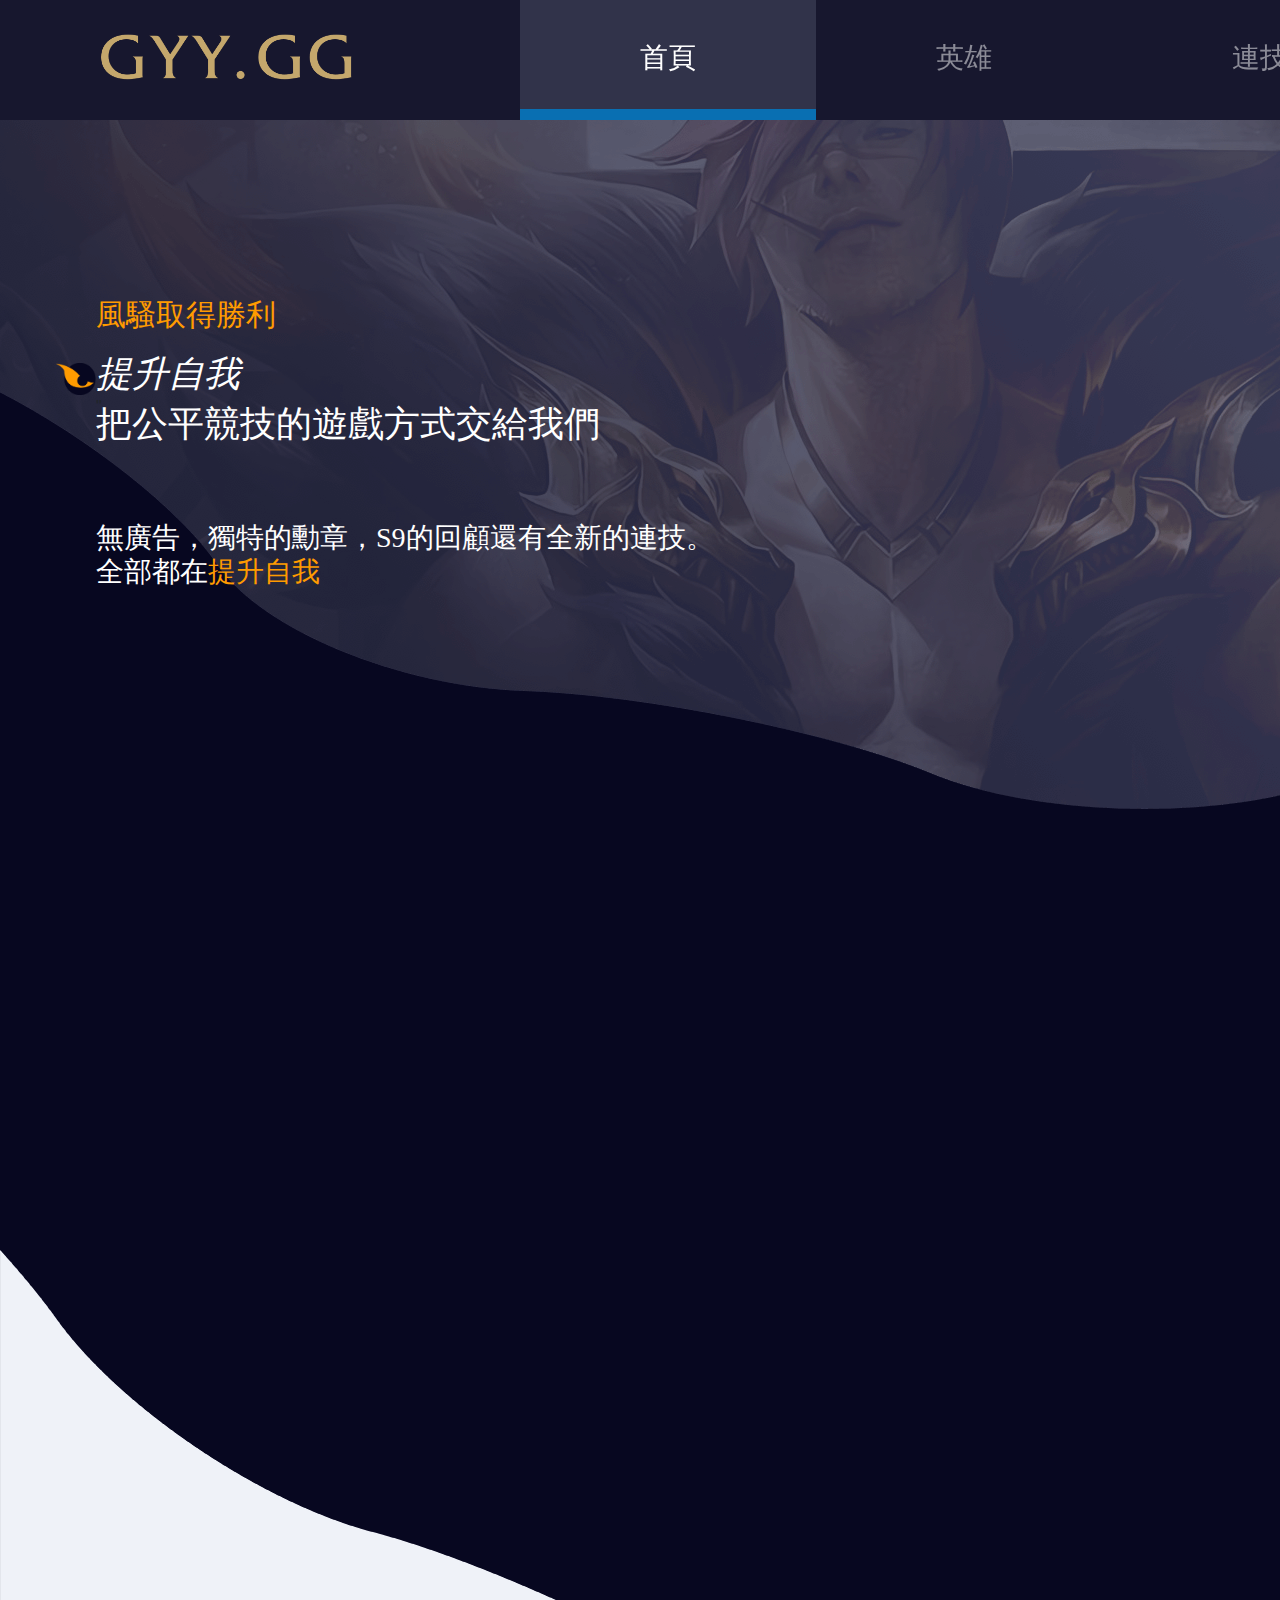
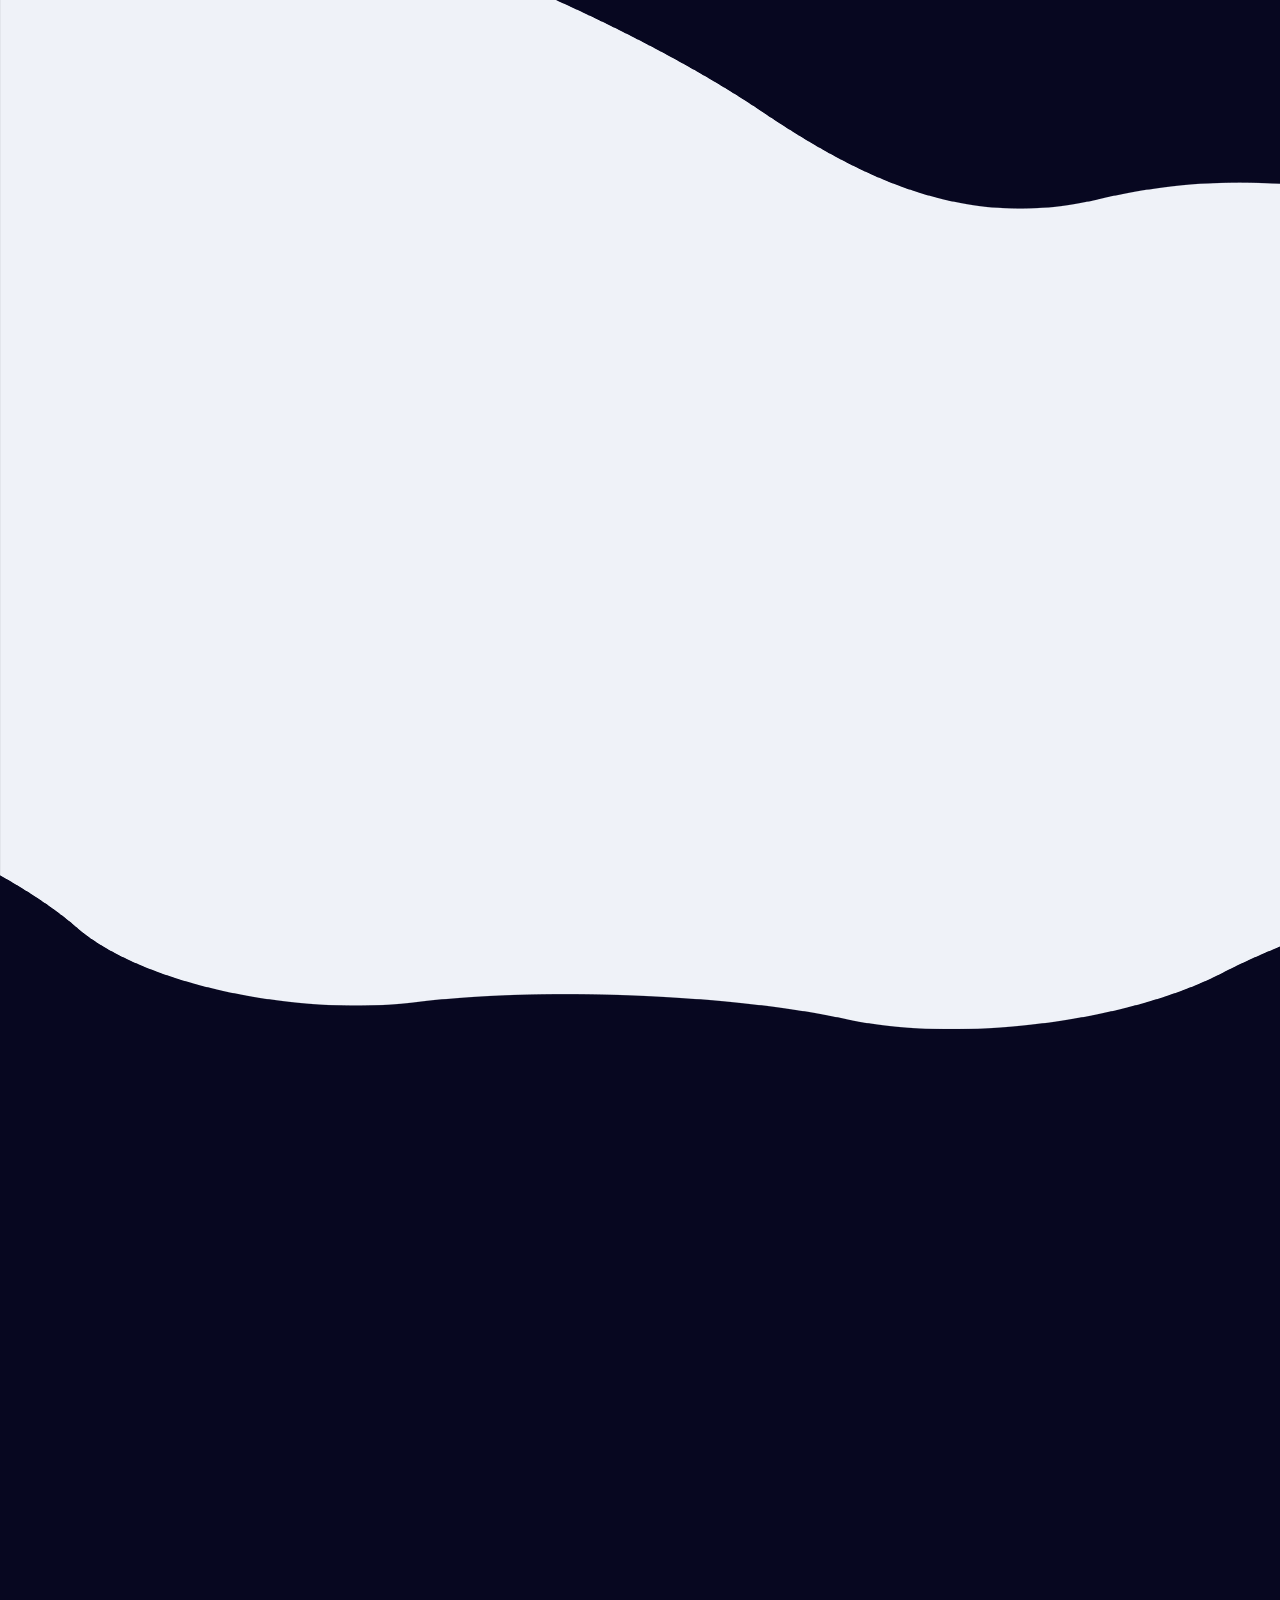
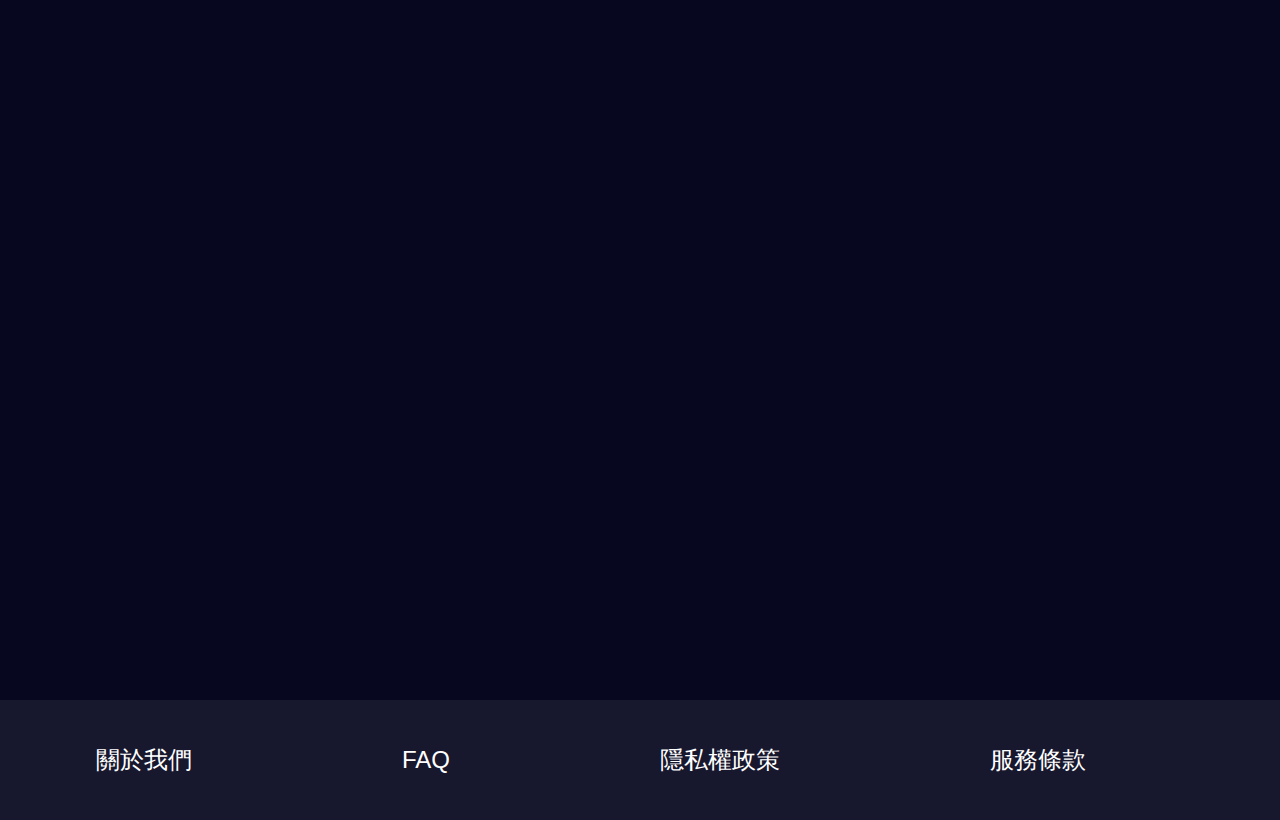
==== commit 7aaa52f9: "Merge branch 'master' of https://github.com/t107590005/WebMidProject" ====
--- a/index.html
+++ b/index.html
@@ -4,14 +4,15 @@
     <meta charset="utf-8">
     <meta name="viewport" content="width=device-width, initial-scale=1">
 
-    <link rel="stylesheet" type="text/css" href="css/style.css">
+    <link rel="stylesheet" type="text/css" href="css/index.css">
     <link rel="stylesheet" href="https://stackpath.bootstrapcdn.com/bootstrap/4.4.1/css/bootstrap.min.css" integrity="sha384-Vkoo8x4CGsO3+Hhxv8T/Q5PaXtkKtu6ug5TOeNV6gBiFeWPGFN9MuhOf23Q9Ifjh" crossorigin="anonymous">
 
     <script src="https://code.jquery.com/jquery-3.4.1.slim.min.js" integrity="sha384-J6qa4849blE2+poT4WnyKhv5vZF5SrPo0iEjwBvKU7imGFAV0wwj1yYfoRSJoZ+n" crossorigin="anonymous"></script>
     <script src="https://cdn.jsdelivr.net/npm/popper.js@1.16.0/dist/umd/popper.min.js" integrity="sha384-Q6E9RHvbIyZFJoft+2mJbHaEWldlvI9IOYy5n3zV9zzTtmI3UksdQRVvoxMfooAo" crossorigin="anonymous"></script>
     <script src="https://stackpath.bootstrapcdn.com/bootstrap/4.4.1/js/bootstrap.min.js" integrity="sha384-wfSDF2E50Y2D1uUdj0O3uMBJnjuUD4Ih7YwaYd1iqfktj0Uod8GCExl3Og8ifwB6" crossorigin="anonymous"></script>
-
-    <title>GYY.GG</title>
+    <script src="https://ajax.googleapis.com/ajax/libs/jquery/3.4.1/jquery.min.js"></script>
+    <script src="js/script.js"></script>
+    <title>GYY.GG | Home</title>
 </head>
     
 <body style="margin-top: 100px;padding: 0;">
@@ -29,7 +30,7 @@
                    
 
 
-                    <ul class="nav navbar-nav nav-center justify-content-around ">
+                    <ul class="nav navbar-nav nav-center justify-content-between ">
                         <li class="nav-item active ">
                             <a class="nav-link " href="index.html"><p class="nav_text">首頁</p></a>
                         </li>
@@ -43,8 +44,33 @@
 
 
                     <div class="nav-right">
-                        <button type="button" class="btn btn-default btn-outline-light btn-primary" data-toggle="tooltip" data-placement="top" title="按我登入"><p class="btn_text">登入</p></button>
-                        <button type="button" class="btn btn-default btn-outline-secondary" data-toggle="tooltip" data-placement="top" title="按我註冊"><p class="btn_text">註冊</p></button>
+                        <button type="button" class="btn btn-default btn-primary dropdown" data-toggle="dropdown" id="dropdownMenuButton" data-placement="top" title="按我登入">
+                            <p class="btn_text">登入</p>
+                            <div class="dropdown-menu" aria-labelledby="dropdownMenuButton">
+                                <form class="form-horizontal" method="post" accept-charset="UTF-8">
+                                    <p class="btn_text">
+                                        <a href="" class="btn btn-block btn-outline-info"> <i class="fab fa-twitter"></i>    Twitter登入</a>
+                                        <a href="" class="btn btn-block btn-outline-primary"> <i class="fab fa-facebook-f"></i>   Facebook登入</a>
+                                    </p>
+                                    <hr>
+                                    <div class="form-group">
+                                        <input name="" class="form-control" placeholder="帳號 or 電子信箱" type="email">
+                                    </div> <!-- form-group// -->
+                                    <div class="form-group">
+                                        <input class="form-control" placeholder="密碼" type="password">
+                                    </div> <!-- form-group// -->
+                                    <div class="form-group">
+                                        <div class="checkbox">
+                                            <label> <input type="checkbox"> 記住密碼 </label>
+                                        </div> <!-- checkbox .// -->
+                                    </div> <!-- form-group// -->
+
+                                    <input class="btn btn-primary" type="submit" name="submit" value="登入">
+
+                                </form>
+                            </div>
+                        </button>
+                        <button style="margin-left: 48px !important;" type="button" class="btn btn-default btn-outline-secondary" data-toggle="tooltip" data-placement="top" title="按我註冊"><p class="btn_text">註冊</p></button>
                     </div>
 
                 </div>
@@ -55,186 +81,196 @@
 
     
 
-    <article class="background article_box">
-
-        <img src=./images/Main_Background_HEAD.png alt="" id="backgroung_PIC">
-        <img src=./images/Main_Background_BODY.png alt="" id="backgroung_PIC" style="margin-top:1150px">
-        <img src=./images/boost.png alt="" id="backgroung_PIC" style="width: 40px;height: 32px;margin-top:263px;margin-left:56px;">
-
-        <section style="margin-top:112px;" id="Content" class="content_c">
-
-            <div style="margin-top:80px;">
-                <p class="content_text" style="color:#FF9B00;">風騷取得勝利</p>
-
-                <div style="margin-top:32px;">
-                    <p class="content_text2" style="color:#FFFFFF;font-style:italic">提升自我</p>"
-                    <p class="content_text2" style="color:#FFFFFF;">把公平競技的遊戲方式交給我們</p>
-                </div>
-
-                <div style="margin-top:100px;">
-                    <p class="content_text3" style="color:#FFFFFF;">無廣告，獨特的勳章，S9的回顧還有全新的連技。</p>
-                    <p class="content_text3" style="color:#FFFFFF;">全部都在<a style="color:#FF9B00;">提升自我</a></p>
-                </div>
-
-            </div>
-
-            <aside>
-                <iframe src="./videos/index_video.mp4" id="P2" scrolling="no" frameborder="0" width="988" height="556" allowfullscreen="true"></iframe>
-            </aside>
-
-        </section>
-
-        <section style="margin-top:800px;" id="Content" class="content_a">
-
-            <aside style="margin-top:80px;width:692px;">
-                <img src=./images/home_combos_introduce.png alt="" style="width: 692px;">
-            </aside>
-
-            <div>
-                <div style="margin-top:80px;width:692px;">
-                    <p class="content_text" style="color:#FF9B00;">掌握一切全靠提升自我</p>
+    <article class="background">
+        <div style="width: 1920px;margin:auto;">
+
+            <img src=./images/Main_Background_HEAD.png alt="" id="backgroung_PIC">
+            <img src=./images/Main_Background_BODY.png alt="" id="backgroung_PIC" style="margin-top:1150px">
+            <img src=./images/boost.png alt="" id="backgroung_PIC" style="width: 40px;height: 32px;margin-top:263px;margin-left:56px;">
+
+            <section style="margin-top:112px;" id="Content" class="content_c ">
+
+                <div style="margin-top:80px;">
+                    <p class="content_text" style="color:#FF9B00;">風騷取得勝利</p>
 
                     <div style="margin-top:32px;">
-                        <p class="content_text4" style="color:#FFFFFF;">符文，配置，和連</p>"
-                        <p class="content_text4" style="color:#FFFFFF;">技。</p>
-                    </div>
-
-                    <hr class="line">
-
-                    <div>
-                        <p class="content_text3" style="color:#FFFFFF;"><b>不同操作難度的連技</b></p>
-                        <p class="content_text3" style="color:#CCDBFD;margin-top:25px;">從基本技術到足以秀你滿臉的操作，我們把所有連技都</p>
-                        <p class="content_text3" style="color:#CCDBFD;">分解給你看。</p>
-                    </div>
-
-                    <div style="margin-top:80px;">
-                        <p class="content_text3" style="color:#FFFFFF;"><b>可以控制速度的播放介面</b></p>
-                        <p class="content_text3" style="color:#CCDBFD;margin-top:25px;">0.5倍速撥放，正常速度撥放，全由你控制。</p>
-
-                    </div>
-
-                    <div style="margin-top:105px;">
-                        <p class="content_text3" style="color:#FFFFFF;"><b>成為連技大師</b></p>
-                        <p class="content_text3" style="color:#CCDBFD;margin-top:25px;">每種連技組合都有詳盡的執行方法，甚至是如何運作的</p>
-                        <p class="content_text3" style="color:#CCDBFD;">都會告訴你。</p>
-
-                    </div>
-
-                </div>
-            </div>
-
-        </section>
-
-        <section style="margin-top:1720px;" id="Content" class="content_a">
-
-            <div style="margin-top:70px;width:840px;">
-                <p class="content_text3" style="color:#000000;">警告！</p>
-                <p class="content_text4" style="color:#000000;padding-top:20px;">如果您有這些徵兆：</p>"
-                <img src=./images/sign.png alt="" style="width: 840px;">
-            </div>
-
-            <aside>
-                <div style="margin-top:80px;width:444px;">
-                    <img src=./images/warning.png alt="" style="width: 444px;padding-top:120px;">
-
-                </div>
-            </aside>
-
-        </section>
-
-        <section style="margin-top:2620px;" id="Content" class="content_b">
-            <div style="margin-top:70px;width:248px;">
-                <p class="content_text3" style="color:#FF9B00;">這只是起點</p>
-            </div>
-        </section>
-
-        <section style="margin-top:2650px;" id="Content" class="content_d">
-            <div style="margin-top:70px;width:544px;">
-                <p class="content_text4" style="color:#FFFFFF;padding-top:20px;">提升自我 特色</p>"
-            </div>
-        </section>
-
-        <section style="margin-top:2770px;" id="Content" class="content_a">
-
-            <div class="like-table" style="margin-top:70px;width:396px;">
-                <img src=./images/icon-combo.png alt="">
-                <p class="content_text2" style="color:#FFFFFF;padding-top:25px;">連技</p>
-                <p class="content_text3" style="color:#CCDBFD;padding-top:20px;">各種不同難度的連技解說及</p>
-                <p class="content_text3" style="color:#CCDBFD;">分解影片</p>
-            </div>
-
-
-            <div class="like-table" style="margin-top:70px;width:396px;">
-                <img src=./images/icon-s9.png alt="">
-                <p class="content_text2" style="color:#FFFFFF;padding-top:25px;">S9年度回顧</p>
-                <p class="content_text3" style="color:#CCDBFD;padding-top:20px;">回顧召喚師S9年大大小小的</p>
-                <p class="content_text3" style="color:#CCDBFD;">事件</p>
-
-            </div>
-
-            <div class="like-table" style="margin-top:70px;width:396px;">
-                <img src=./images/icon-adfree.png alt="">
-                <p class="content_text2" style="color:#FFFFFF;padding-top:25px;">無廣告體驗</p>
-                <p class="content_text3" style="color:#CCDBFD;padding-top:20px;">體驗極快的讀取速度及乾淨</p>
-                <p class="content_text3" style="color:#CCDBFD;">的介面</p>
-
-            </div>
-
-        </section>
-
-        <section style="margin-top:3200px;" id="Content" class="content_a">
-
-            <div class="like-table" style="margin-top:70px;width:396px;">
-                <img src=./images/icon-badge.png alt="">
-                <p class="content_text2" style="color:#FFFFFF;padding-top:25px;">提升自我徽章</p>
-                <p class="content_text3" style="color:#CCDBFD;padding-top:20px;">通過您特殊的個人資料頁面</p>
-                <p class="content_text3" style="color:#CCDBFD;">來炫耀你的徽章</p>
-            </div>
-
-
-            <div class="like-table" style="margin-top:70px;width:396px;">
-                <img src=./images/icon-livegame.png alt="">
-                <p class="content_text2" style="color:#FFFFFF;padding-top:25px;">職業賽對戰紀錄</p>
-                <p class="content_text3" style="color:#CCDBFD;padding-top:20px;">每次職業賽對戰的詳盡對戰</p>
-                <p class="content_text3" style="color:#CCDBFD;">紀錄即時更新</p>
-
-            </div>
-
-            <div class="like-table" style="margin-top:70px;width:396px;">
-                <img src=./images/icon-customize.png alt="">
-                <p class="content_text2" style="color:#FFFFFF;padding-top:25px;">客製化個人資料</p>
-                <p class="content_text3" style="color:#CCDBFD;padding-top:20px;">客製化個人資料頁面的英雄</p>
-                <p class="content_text3" style="color:#CCDBFD;">背景圖</p>
-
-            </div>
-
-        </section>
-
-
+                        <p class="content_text2" style="color:#FFFFFF;font-style:italic">提升自我</p>"
+                        <p class="content_text2" style="color:#FFFFFF;">把公平競技的遊戲方式交給我們</p>
+                    </div>
+
+                    <div style="margin-top:100px;">
+                        <p class="content_text3" style="color:#FFFFFF;">無廣告，獨特的勳章，S9的回顧還有全新的連技。</p>
+                        <p class="content_text3" style="color:#FFFFFF;">全部都在<a style="color:#FF9B00;">提升自我</a></p>
+                    </div>
+
+                </div>
+
+                <aside>
+
+                    <video loop="true" autoplay="autoplay"  width="988" height="556"   muted="true">
+                        <source type="video/mp4" src="./videos/index_video.mp4"></source>
+                    </video>
+                
+                </aside>
+
+            </section>
+
+            <section style="margin-top:800px;" id="Content" class="content_a hideme">
+
+                <aside style="margin-top:80px;width:692px;">
+                    <img src=./images/home_combos_introduce.png alt="" style="width: 692px;">
+                </aside>
+
+                <div>
+                    <div style="margin-top:80px;width:692px;">
+                        <p class="content_text" style="color:#FF9B00;">掌握一切全靠提升自我</p>
+
+                        <div style="margin-top:32px;">
+                            <p class="content_text4" style="color:#FFFFFF;">符文，配置，和連</p>"
+                            <p class="content_text4" style="color:#FFFFFF;">技。</p>
+                        </div>
+
+                        <hr class="line">
+
+                        <div>
+                            <p class="content_text3" style="color:#FFFFFF;"><b>不同操作難度的連技</b></p>
+                            <p class="content_text3" style="color:#CCDBFD;margin-top:25px;">從基本技術到足以秀你滿臉的操作，我們把所有連技都</p>
+                            <p class="content_text3" style="color:#CCDBFD;">分解給你看。</p>
+                        </div>
+
+                        <div style="margin-top:80px;">
+                            <p class="content_text3" style="color:#FFFFFF;"><b>可以控制速度的播放介面</b></p>
+                            <p class="content_text3" style="color:#CCDBFD;margin-top:25px;">0.5倍速播放，正常速度播放，全由你控制。</p>
+
+                        </div>
+
+                        <div style="margin-top:105px;">
+                            <p class="content_text3" style="color:#FFFFFF;"><b>成為連技大師</b></p>
+                            <p class="content_text3" style="color:#CCDBFD;margin-top:25px;">每種連技組合都有詳盡的執行方法，甚至是如何運作的</p>
+                            <p class="content_text3" style="color:#CCDBFD;">都會告訴你。</p>
+
+                        </div>
+
+                    </div>
+                </div>
+
+            </section>
+
+            <section style="margin-top:1720px;" id="Content" class="content_a hideme">
+
+                <div style="margin-top:70px;width:840px;">
+                    <p class="content_text3" style="color:#000000;">警告！</p>
+                    <p class="content_text4" style="color:#000000;padding-top:20px;">如果您有這些徵兆：</p>"
+                    <img src=./images/sign.png alt="" style="width: 840px;">
+                </div>
+
+                <aside>
+                    <div style="margin-top:80px;width:444px;">
+                        <img src=./images/warning.png alt="" style="width: 444px;padding-top:120px;">
+
+                    </div>
+                </aside>
+
+            </section>
+
+            <section style="margin-top:2620px;" id="Content" class="content_b hideme">
+                <div style="margin-top:70px;width:248px;">
+                    <p class="content_text3" style="color:#FF9B00;">這只是起點</p>
+                </div>
+            </section>
+
+            <section style="margin-top:2650px;" id="Content" class="content_d hideme">
+                <div style="margin-top:70px;width:544px;">
+                    <p class="content_text4" style="color:#FFFFFF;padding-top:20px;">提升自我 特色</p>"
+                </div>
+            </section>
+
+            <section style="margin-top:2770px;" id="Content" class="content_a hideme">
+
+                <div class="like-table" style="margin-top:70px;width:396px;">
+                    <img src=./images/icon-combo.png alt="">
+                    <p class="content_text2" style="color:#FFFFFF;padding-top:25px;">連技</p>
+                    <p class="content_text3" style="color:#CCDBFD;padding-top:20px;">各種不同難度的連技解說及</p>
+                    <p class="content_text3" style="color:#CCDBFD;">分解影片</p>
+                </div>
+
+
+                <div class="like-table" style="margin-top:70px;width:396px;">
+                    <img src=./images/icon-s9.png alt="">
+                    <p class="content_text2" style="color:#FFFFFF;padding-top:25px;">S9年度回顧</p>
+                    <p class="content_text3" style="color:#CCDBFD;padding-top:20px;">回顧召喚師S9年大大小小的</p>
+                    <p class="content_text3" style="color:#CCDBFD;">事件</p>
+
+                </div>
+
+                <div class="like-table" style="margin-top:70px;width:396px;">
+                    <img src=./images/icon-adfree.png alt="">
+                    <p class="content_text2" style="color:#FFFFFF;padding-top:25px;">無廣告體驗</p>
+                    <p class="content_text3" style="color:#CCDBFD;padding-top:20px;">體驗極快的讀取速度及乾淨</p>
+                    <p class="content_text3" style="color:#CCDBFD;">的介面</p>
+
+                </div>
+
+            </section>
+
+            <section style="margin-top:3200px;" id="Content" class="content_a hideme">
+
+                <div class="like-table" style="margin-top:70px;width:396px;">
+                    <img src=./images/icon-badge.png alt="">
+                    <p class="content_text2" style="color:#FFFFFF;padding-top:25px;">提升自我徽章</p>
+                    <p class="content_text3" style="color:#CCDBFD;padding-top:20px;">通過您特殊的個人資料頁面</p>
+                    <p class="content_text3" style="color:#CCDBFD;">來炫耀你的徽章</p>
+                </div>
+
+
+                <div class="like-table" style="margin-top:70px;width:396px;">
+                    <img src=./images/icon-livegame.png alt="">
+                    <p class="content_text2" style="color:#FFFFFF;padding-top:25px;">職業賽對戰紀錄</p>
+                    <p class="content_text3" style="color:#CCDBFD;padding-top:20px;">每次職業賽對戰的詳盡對戰</p>
+                    <p class="content_text3" style="color:#CCDBFD;">紀錄即時更新</p>
+
+                </div>
+
+                <div class="like-table" style="margin-top:70px;width:396px;">
+                    <img src=./images/icon-customize.png alt="">
+                    <p class="content_text2" style="color:#FFFFFF;padding-top:25px;">客製化個人資料</p>
+                    <p class="content_text3" style="color:#CCDBFD;padding-top:20px;">客製化個人資料頁面的英雄</p>
+                    <p class="content_text3" style="color:#CCDBFD;">背景圖</p>
+
+                </div>
+
+            </section>
+
+
+        </div>
+        
 
     </article>
 
 
-    <footer class="navbar navbar-expand-sm nav_box navbar-dark bg-nav" style="margin-top: 0px;">
+    <footer class="bg-nav" style="margin-top: 0px;">
         <!--此margin視各頁面修改-->
-        <p class="text_NoAlign" style="font-size: 24px;margin-left: 0px;"><a href="#" style="color: inherit;text-decoration: inherit;">關於我們</a></p>
-        <p class="text_NoAlign" style="font-size: 24px;margin-left: 210px;"><a href="#" style="color: inherit;text-decoration: inherit;">FAQ</a></p>
-        <p class="text_NoAlign" style="font-size: 24px;margin-left: 210px;"><a href="#" style="color: inherit;text-decoration: inherit;">隱私權政策</a></p>
-        <p class="text_NoAlign" style="font-size: 24px;margin-left: 210px;"><a href="#" style="color: inherit;text-decoration: inherit;">服務條款</a></p>
-        <p class="text_NoAlign" style="font-size: 24px;margin-left: 210px;"><a href="#" style="color: inherit;text-decoration: inherit;">聯絡我們</a></p>
-        <a href="#" style="color: inherit;text-decoration: inherit;">
-            <img src="./images/icon_facebook.png" alt="" style="width: 48px;height: 48px;margin-left: 161px;">
-        </a>
-        <a href="#" style="color: inherit;text-decoration: inherit;">
-            <img src="./images/icon_instagram.png" alt="" style="width: 48px;height: 48px;margin-left: 26px;">
-        </a>
-        <a href="#" style="color: inherit;text-decoration: inherit;">
-            <img src="./images/icon_twitter.png" alt="" style="width: 48px;height: 48px;margin-left: 26px;">
-        </a>
-        <a href="#" style="color: inherit;text-decoration: inherit;">
-            <img src="./images/icon_reddit.png" alt="" style="width: 48px;height: 48px;margin-left: 26px;">
-        </a>
-
+        <div class="navbar navbar-expand-sm nav_box navbar-dark ">
+            <p class="text_NoAlign" style="font-size: 24px;margin-left: 0px;"><a href="#" style="color: inherit;text-decoration: inherit;">關於我們</a></p>
+            <p class="text_NoAlign" style="font-size: 24px;margin-left: 210px;"><a href="#" style="color: inherit;text-decoration: inherit;">FAQ</a></p>
+            <p class="text_NoAlign" style="font-size: 24px;margin-left: 210px;"><a href="#" style="color: inherit;text-decoration: inherit;">隱私權政策</a></p>
+            <p class="text_NoAlign" style="font-size: 24px;margin-left: 210px;"><a href="#" style="color: inherit;text-decoration: inherit;">服務條款</a></p>
+            <p class="text_NoAlign" style="font-size: 24px;margin-left: 210px;"><a href="#" style="color: inherit;text-decoration: inherit;">聯絡我們</a></p>
+            <a href="#" style="color: inherit;text-decoration: inherit;margin-left: 161px;">
+                <img src="./images/icon_facebook.png" alt="" style="width: 48px;height: 48px;">
+            </a>
+            <a href="#" style="color: inherit;text-decoration: inherit;margin-left: 26px;">
+                <img src="./images/icon_instagram.png" alt="" style="width: 48px;height: 48px;">
+            </a>
+            <a href="#" style="color: inherit;text-decoration: inherit;margin-left: 26px;">
+                <img src="./images/icon_twitter.png" alt="" style="width: 48px;height: 48px;">
+            </a>
+            <a href="#" style="color: inherit;text-decoration: inherit;margin-left: 26px;">
+                <img src="./images/icon_reddit.png" alt="" style="width: 48px;height: 48px;">
+            </a>
+
+        </div>
+        
     </footer>
 </body>
 </html>--- a/css/index.css
+++ b/css/index.css
@@ -0,0 +1,502 @@
+@font-face {
+    font-family: 'HanSans';
+    src: url("../font/NotoSansCJKtc-Thin.otf")format("truetype");
+}
+body {
+    overflow-x: hidden;
+    overflow-y: auto;
+    font-family: 'HanSans';
+}
+
+.background {
+    width: auto;
+    height: 3800px;
+    background-color: #070720;
+}
+.box_Top_Bottom{
+  width: 1280px;
+  height: 120px;
+  display: flex;
+  justify-content: start;
+  align-items: center;
+  background-color: #17172e;
+}
+.box_Login_Signup{
+  width: 102px;
+  height: 52px;
+  display: flex;
+  flex-direction: column;
+  justify-content: center;
+  border: 2px solid #ffffff;
+}
+.text_NoAlign{
+  color:#FFFFFF;
+  margin:0 0;
+}
+.box_Body{
+  width: 1920px;
+  height: 840px;
+  display: flex;
+  flex-direction: column;
+  justify-content: space-around;
+  background-color:#17172e;
+}
+.img_Body{
+  height: 120px;
+  width: 120px;
+}
+.text_Center{
+  font-size: 24px;
+  text-align: center;
+  margin:0 0;
+  color:#FFFFFF;
+}
+
+.bg-nav {
+    background-color: #17172e;
+    
+}
+
+.item {
+  display: inline-flex;
+  
+}
+
+.nav-center {
+    width: 888px;
+}
+
+.art01 {
+    background-color: azure;
+}
+
+li {
+    text-align: center;
+}
+
+
+nav a {
+    background-color: #17172e;
+    color: #cccccc;
+    height: 120px;
+    width: 296px;
+    text-align: center;
+    line-height: 100px;
+    transition: 0.3s;
+
+
+}
+
+    nav a:hover {
+        background-color: #17172e;
+        color: #ffffff;
+    }
+
+    nav a:focus {
+        background-color: #31334a;
+        flood-color: #cccccc;
+    }
+
+#topheader .navbar-nav li.active > a {
+    background-color: #31334a;
+    flood-color: #cccccc;
+    border-bottom: 11px solid #096fb2;
+}
+
+.nav_box {
+    width: 1920px;
+    height: 120px;
+    margin: 0 auto;
+    justify-content: space-between;
+    padding-left: 96px !important;
+    padding-right: 96px !important;
+}
+
+.article_box {
+    margin: 0 auto;
+    justify-content: center;
+}
+
+.logo {
+    margin-bottom: 15px;
+}
+
+.logo :hover {
+    background-color: #17172e !important;
+}
+
+.logo :focus {
+    background-color: #17172e !important;
+}
+
+.btn {
+    width: 100px;
+    height: 52px;
+    
+    font-size: 20px;
+    
+}
+
+.btn_li_text {
+    font-family: 'HanSans';
+}
+.btn_text {
+    font-size: 20px;
+    margin-top: 4px;
+    color: #FFFFFF !important;
+    font-family: 'HanSans';
+}
+.nav_text {
+    font-size: 28px;
+    font-family: 'HanSans';
+}
+
+#backgroung_PIC {
+    position: absolute;
+    z-index: 0;
+}
+
+#Content {
+    position: absolute;
+    z-index: 1;
+}
+
+.content_c {
+    padding: 0;
+    margin-left: 96px;
+    margin-right: 96px;
+    list-style: none;
+    display: flex;
+    justify-content: space-between;
+    width: 1728px;
+}
+
+.content_text {
+    font-size: 30px;
+    font-family: 'HanSans';
+}
+.content_text2 {
+    font-size: 36px;
+    line-height: 10px;
+    font-family: 'HanSans';
+}
+
+.content_text3 {
+    font-size: 28px;
+    line-height: 18px;
+    font-family: 'HanSans';
+}
+
+.content_text4 {
+    font-size: 72px;
+    line-height: 45px;
+    font-family: 'HanSans';
+}
+
+.content_a {
+    padding: 0;
+    margin-left: 244px;
+    margin-right: 244px;
+    list-style: none;
+    display: flex;
+    justify-content: space-between;
+    width: 1432px;
+}
+
+.line {
+    margin-top: 30px;
+    margin-bottom: 30px;
+    background-color: #ffffff;
+}
+
+.content_b {
+    padding: 0;
+    margin-left: 836px;
+    margin-right: 836px;
+    list-style: none;
+    display: flex;
+    text-align: center;
+    width: 1432px;
+}
+
+.content_d {
+    padding: 0;
+    margin-left: 688px;
+    margin-right: 688px;
+    list-style: none;
+    display: flex;
+    text-align: center;
+    width: 1432px;
+}
+
+.content_small {
+    padding: 0;
+
+    list-style: none;
+    display: flex;
+    text-align: center;
+    width: 1432px;
+}
+.like-table {
+    text-align: center;
+    vertical-align: middle;
+}
+
+
+
+.bottomMenu {
+    display: none;
+    position: fixed;
+    bottom: 0;
+    width: 100%;
+    height: 60px;
+    border-top: 1px solid #000;
+    background: red;
+    z-index: 1;
+}
+
+
+.hideme {
+    opacity: 0;
+
+}
+
+/* width */
+::-webkit-scrollbar {
+    width: 10px;
+}
+
+/* Track */
+::-webkit-scrollbar-track {
+    background: #f1f1f1;
+}
+
+/* Handle */
+::-webkit-scrollbar-thumb {
+    background: #888;
+}
+
+    /* Handle on hover */
+    ::-webkit-scrollbar-thumb:hover {
+        background: #555;
+    }
+
+.login {
+    margin-bottom: 5px;
+
+    width: 250px;
+}
+
+.dropdown-menu {
+    width: 300px !important;
+    padding: 30px !important;
+}
+
+.dropdown-menu-input{
+    width: 250px;
+}
+
+
+*, ::after, ::before {
+    box-sizing: box;
+}
+h1 {
+    font-size: 3.5rem;
+    font-weight: 300;
+    line-height: 1.1;
+}
+.header h1 a {
+    color: #fff;
+    text-decoration: none;
+}
+/*********footer*******************/
+. kilimanjaro_area {
+    position: relative;
+    z-index: 1;
+	}
+	.foo_top_header_one {
+    background-color: #15151e;
+    color: #fff;
+}
+.section_padding_100_70 {
+    padding-top: 100px;
+    padding-bottom: 70px;
+}
+.foo_top_header_one {
+    color: #fff;
+}.kilimanjaro_part {
+    margin-bottom: 30px;
+}
+.foo_top_header_one .kilimanjaro_part > h5 {
+    color: #fff;
+}
+.kilimanjaro_part h4, .kilimanjaro_part h5 {
+    margin-bottom: 30px;
+}
+.kilimanjaro_single_contact_info > p, .kilimanjaro_single_contact_info > h5, .kilimanjaro_blog_area > a, .foo_top_header_one .kilimanjaro_part > p {
+    color: rgba(255,255,255,.5);
+}
+p, ul li, ol li {
+    font-weight: 300;
+}
+ul {
+    margin: 0;
+    padding: 0;
+}
+.kilimanjaro_bottom_header_one {
+    background-color: #111;
+}
+.section_padding_50 {
+    padding: 50px 0;
+}
+.kilimanjaro_bottom_header_one p {
+    color: #fff;
+    margin: 0;
+}
+p, ul li, ol li {
+    font-weight: 300;
+}
+.kilimanjaro_bottom_header_one a {
+    color: inherit;
+    font-size: 14px;
+}
+a, h1, h2, h3, h4, h5, h6 {
+    font-weight: 400;
+}
+.m-top-15 {
+    margin-top: 15px;
+}
+ul {
+    margin: 0;
+    padding: 0;
+}
+
+.kilimanjaro_widget > li {
+    display: inline-block;
+}
+p, ul li, ol li {
+    font-weight: 300;
+}
+ol li, ul li {
+    list-style: outside none none;
+}
+.kilimanjaro_widget a {
+    border: 1px solid #333;
+    border-radius: 6px;
+    color: #888;
+    display: inline-block;
+    font-size: 13px;
+    margin-bottom: 4px;
+    padding: 7px 12px;
+}
+ul {
+    margin: 0;
+    padding: 0;
+}
+.kilimanjaro_links a {
+    border-bottom: 1px solid #333;
+    color: rgba(255,255,255,.5);
+    display: block;
+    font-size: 13px;
+    margin-bottom: 5px;
+    padding-bottom: 10px;
+}
+.kilimanjaro_links a {
+    color: rgba(255,255,255,.5);
+    font-size: 13px;
+}
+top-15 {
+    margin-top: 15px;
+}
+.foo_top_header_one .kilimanjaro_part > h5 {
+    color: #fff;
+}
+.kilimanjaro_part h4, .kilimanjaro_part h5 {
+    margin-bottom: 30px;
+}
+.kilimanjaro_social_links > li {
+    display: inline-block;
+}
+p, ul li, ol li {
+    font-weight: 300;
+}
+.kilimanjaro_social_links a {
+    border: 1px solid #333;
+    border-radius: 6px;
+    color: #888;
+    display: inline-block;
+    font-size: 13px;
+    margin-bottom: 3px;
+    padding: 7px 12px;
+}
+.kilimanjaro_blog_area .kilimanjaro_date {
+    color: #27ae60;
+    font-size: 13px;
+    margin-bottom: 5px;
+}
+.kilimanjaro_blog_area > p {
+    color: rgba(255,255,255,.5);
+    line-height: 1.3;
+    margin-bottom: 0;
+}
+.kilimanjaro_works > a {
+    display: inline-block;
+    float: left;
+    position: relative;
+    width: 33.33333333%;
+    z-index: 1;
+}
+.kilimanjaro_thumb {
+    left: 0;
+    position: absolute;
+    top: 0;
+    width: 75px;
+}
+.kilimanjaro_links a i {
+    padding-right: 10px;
+}
+  /* :: 18.0 Footer Area CSS */
+
+    .footer_area {
+        position: relative;
+        z-index: 1;
+    }
+ .footer_bottom p > i,
+    .footer_bottom p > a:hover {
+        color: #27ae60;
+    }	
+
+    .social_links_area {
+        border-bottom: 1px solid rgba(255, 255, 255, 0.2);
+        padding: 50px 0 30px 0;
+        text-align: center;
+        position: relative;
+        z-index: 1;
+    }
+ .social_links_area > a:hover {
+        color: #27ae60;
+    }
+
+    .inline-style .social_links_area > a:hover {
+        background-color: transparent;
+        color: #27ae60;
+        border: 0px solid transparent;
+    }
+ .single_feature:hover .feature_text h4 {
+        color: #27ae60;
+    }
+.kilimanjaro_blog_area {
+    border-bottom: 1px solid #333;
+    margin-bottom: 15px;
+    padding: 0 0 15px 90px;
+    position: relative;
+    z-index: 1;
+}
+.kilimanjaro_links a {
+    border-bottom: 1px solid #333;
+    color: rgba(255,255,255,.5);
+    display: block;
+    font-size: 13px;
+    margin-bottom: 5px;
+    padding-bottom: 10px;
+}